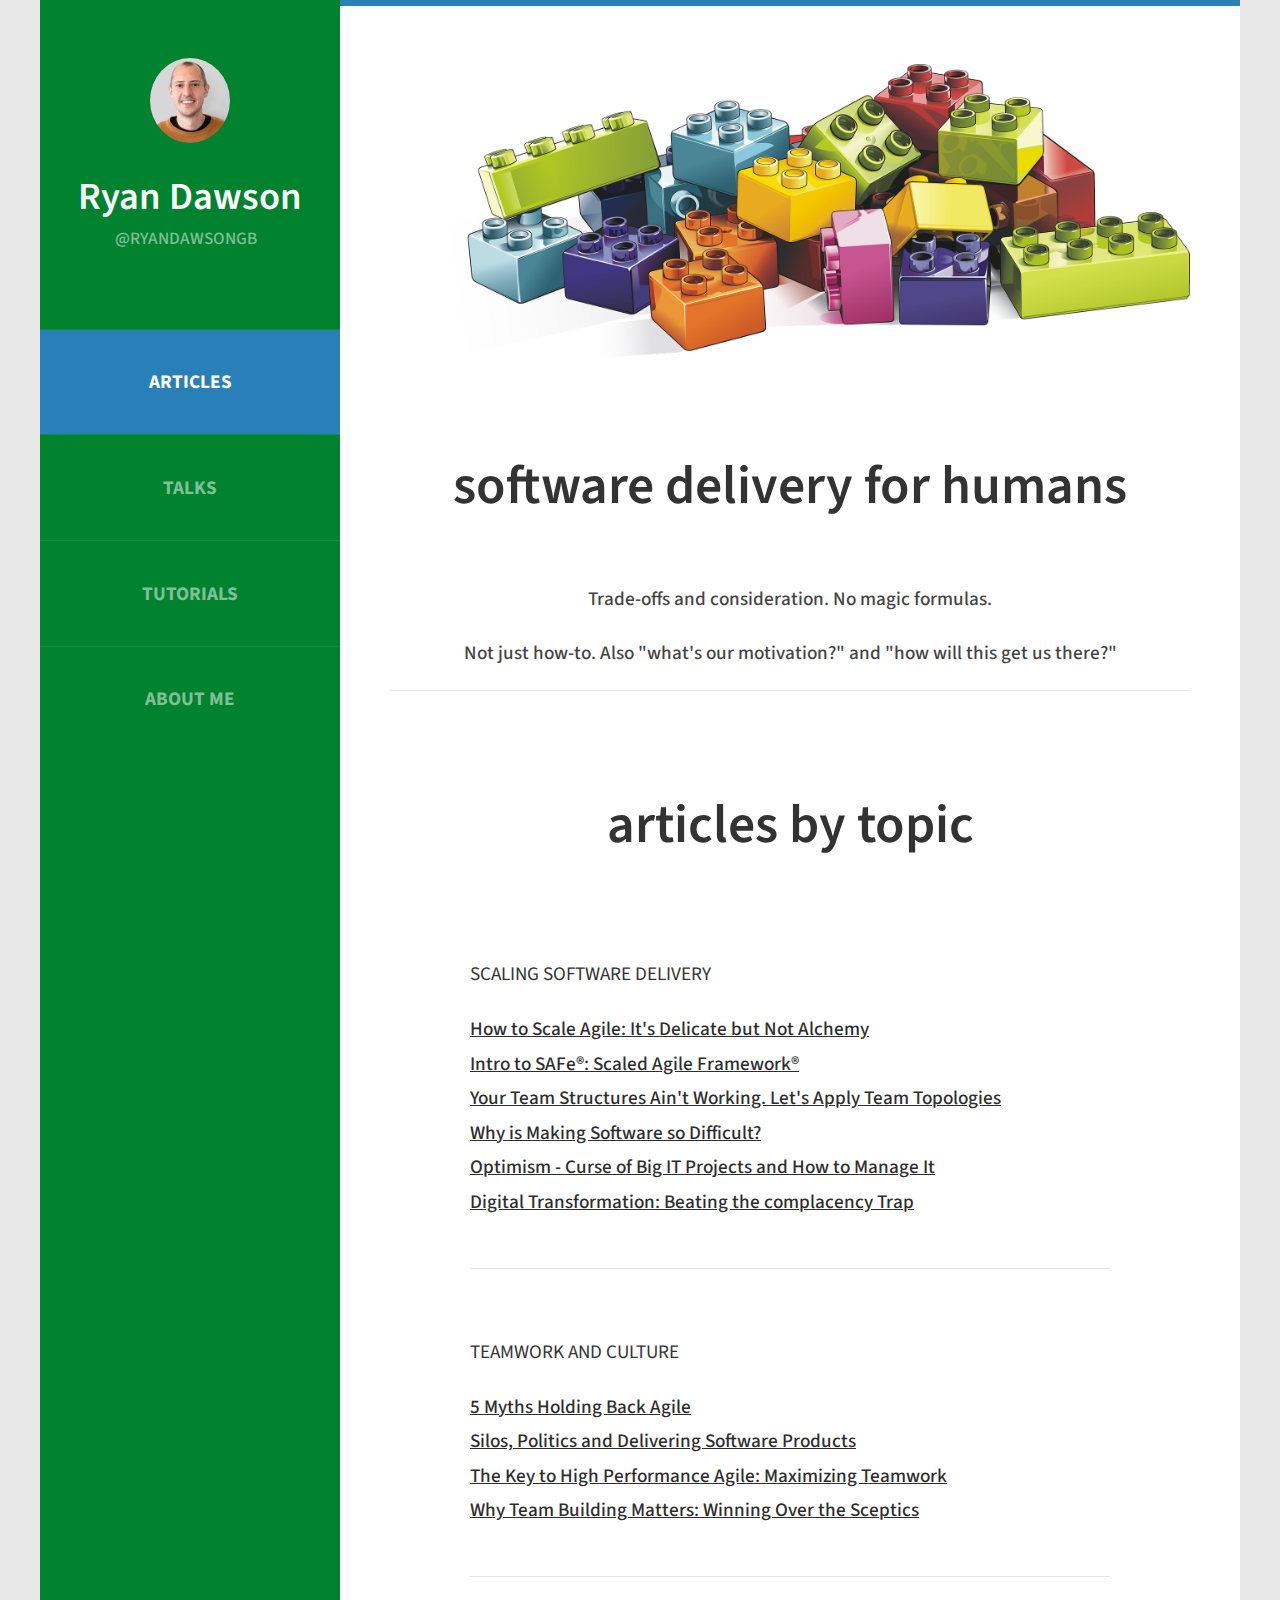
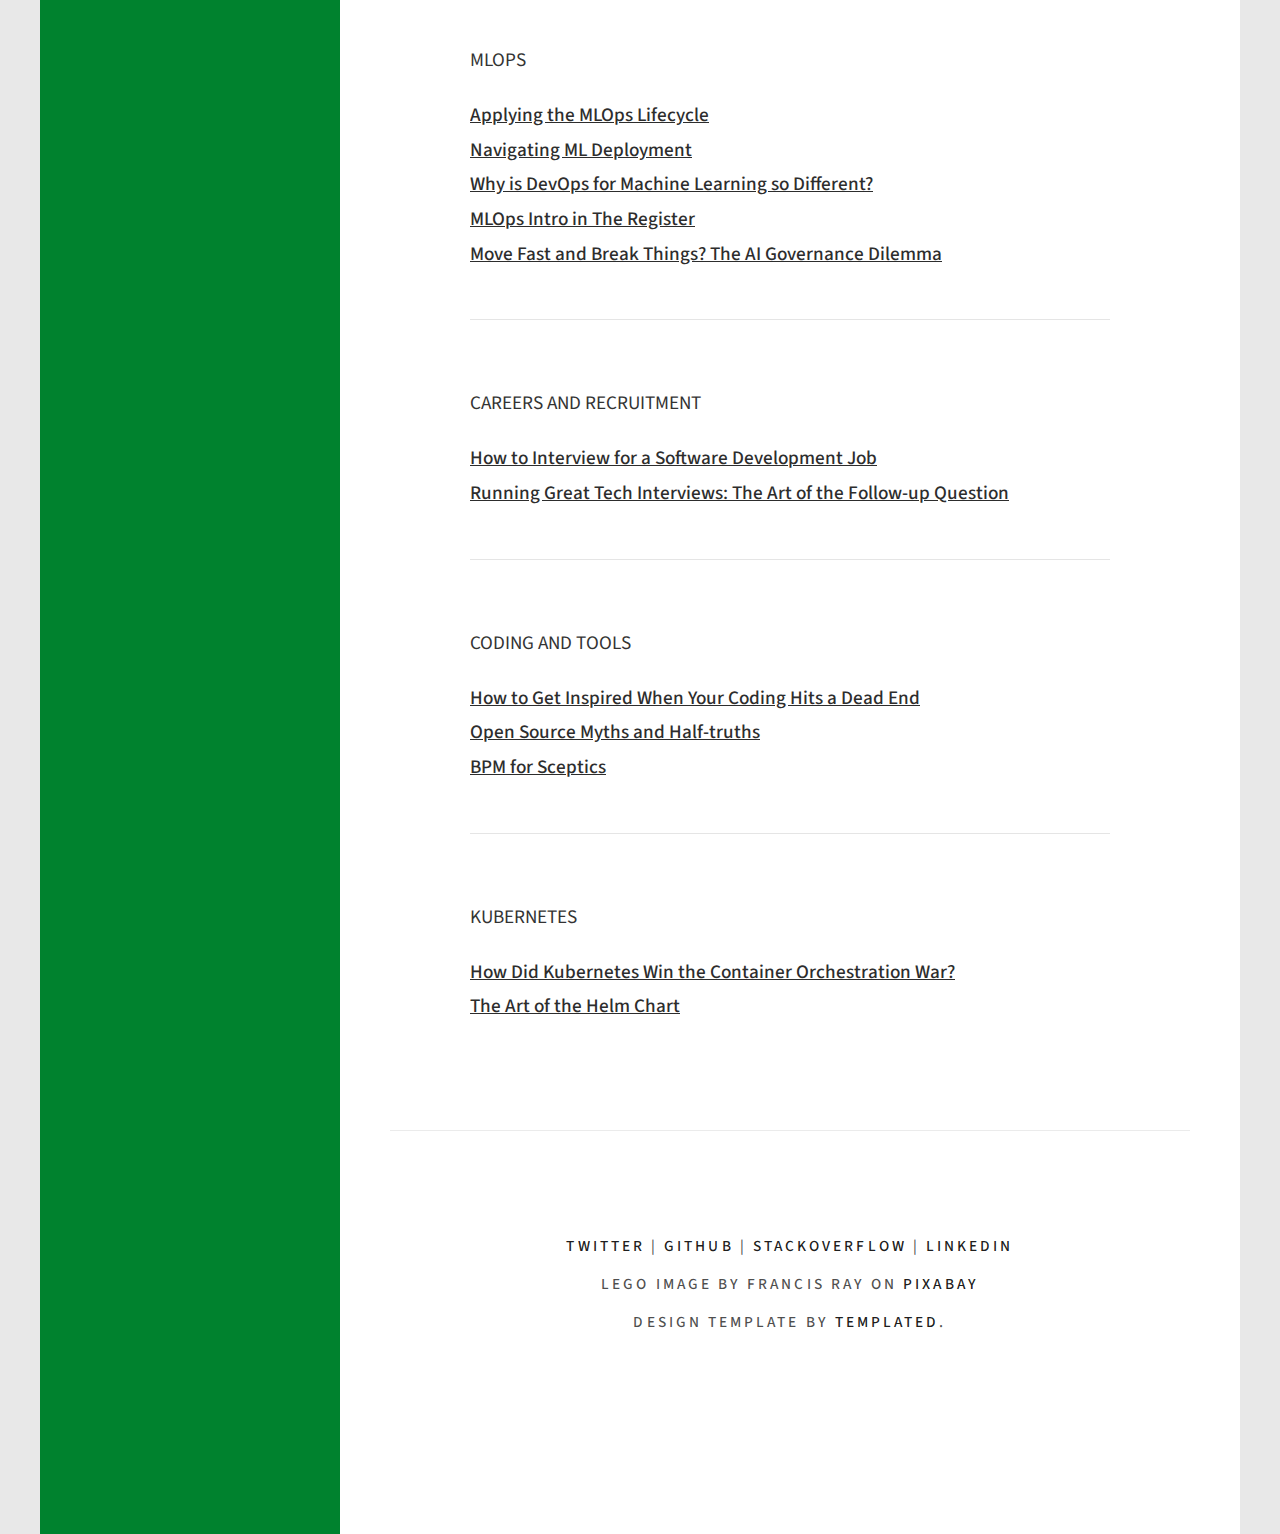
==== index.html @ 9eeb9bdb "team structures article" ====
<!DOCTYPE html PUBLIC "-//W3C//DTD XHTML 1.0 Strict//EN" "http://www.w3.org/TR/xhtml1/DTD/xhtml1-strict.dtd">
<!--
Design by TEMPLATED
http://templated.co
Released for free under the Creative Commons Attribution License

Name       : Skeleton 
Description: A two-column, fixed-width design with dark color scheme.
Version    : 1.0
Released   : 20130902

-->
<html xmlns="http://www.w3.org/1999/xhtml">
<head>
<meta http-equiv="Content-Type" content="text/html; charset=utf-8" />
<title></title>
<meta name="keywords" content="" />
<meta name="description" content="" />
<link href="http://fonts.googleapis.com/css?family=Source+Sans+Pro:200,300,400,600,700,900" rel="stylesheet" />
<link href="default.css" rel="stylesheet" type="text/css" media="all" />
<link href="fonts.css" rel="stylesheet" type="text/css" media="all" />

<!--[if IE 6]><link href="default_ie6.css" rel="stylesheet" type="text/css" /><![endif]-->

</head>
<body>
<div id="page" class="container">
	<div id="header">
		<div id="logo">
			<img src="images/ryan-headshot-small.jpg" alt="" />
			<h1><a href="#">Ryan Dawson</a></h1>
			<span><a href="https://twitter.com/ryandawsongb">@ryandawsongb</a></span>
		</div>
		<div id="menu">
			<ul>
				<li class="current_page_item"><a href="index.html" accesskey="1" title="">Articles</a></li>
				<li><a href="talks.html" accesskey="2" title="">Talks</a></li>
				<li><a href="tutorials.html" accesskey="3" title="">Tutorials</a></li>
				<li><a href="about.html" accesskey="4" title="">About Me</a></li>
			</ul>
		</div>
	</div>
	<div id="main">
		<div id="banner">
			<img src="images/lego.png" alt="" class="image-full" />
		</div>
		<div id="welcome">
			<div class="title">
				<h2>Software Delivery for Humans</h2>
			</div>
			<p>Trade-offs and consideration. No magic formulas. </p>
			<p>Not just how-to. Also "what's our motivation?" and "how will this get us there?" </p>
		</div>
		<div id="featured">
			<div class="title">
				<h2>Articles by Topic</h2>
			</div>
			<ul class="style1">
				<li class="first">
					<h3>Scaling Software Delivery</h3>
					<p><a href="https://itnext.io/how-to-scale-agile-its-delicate-but-not-alchemy-6ac24963ffbe">How to Scale Agile: It's Delicate but Not Alchemy</a>
					<p><a href="https://hackernoon.com/safe-a-scaled-agile-framework-in-a-nutshell-b4103170">Intro to SAFe®: Scaled Agile Framework®</a></p>
					<p><a href="https://medium.com/better-programming/your-team-structures-aint-working-let-s-apply-team-topologies-470e8d4f7fe5">Your Team Structures Ain't Working. Let's Apply Team Topologies</a>
					<p><a href="https://hackernoon.com/why-making-software-is-so-difficult-vm8i30gv">Why is Making Software so Difficult?</a></p>
					<p><a href="https://hackernoon.com/why-big-it-unification-projects-famously-fail-8xqd3wf8">Optimism - Curse of Big IT Projects and How to Manage It</a></p>
					<p><a href="https://hackernoon.com/digital-transformation-beating-the-complacency-trap-5go3xdc">Digital Transformation: Beating the complacency Trap</a></p>
				</li>
				<li>
					<h3>Teamwork and Culture</h3>
					<p><a href="https://medium.com/better-programming/5-myths-holding-back-agile-de922ec17045">5 Myths Holding Back Agile</a></p>
					<p><a href="https://www.infoq.com/articles/silos-politics-software-products/">Silos, Politics and Delivering Software Products</a></p>
					<p><a href="https://dzone.com/articles/agile-teamwork">The Key to High Performance Agile: Maximizing Teamwork</a></p>
					<p><a href="https://hackernoon.com/why-team-building-matters-winning-over-sceptics-8g243w13">Why Team Building Matters: Winning Over the Sceptics</a></p>
				</li>
				<li>
					<h3>MLOps</h3>
					<p><a href="https://towardsdatascience.com/applying-the-mlops-lifecycle-3b60033b7cbf">Applying the MLOps Lifecycle</a></p>
					<p><a href="https://towardsdatascience.com/navigating-ml-deployment-34e35a18d514">Navigating ML Deployment</a></p>
					<p><a href="https://hackernoon.com/why-is-devops-for-machine-learning-so-different-384z32f1">Why is DevOps for Machine Learning so Different?</a></p>
					<p><a href="https://www.theregister.com/2020/03/07/devops_machine_learning_mlops/">MLOps Intro in The Register</a></p>
					<p><a href="https://hackernoon.com/move-fast-and-break-things-the-ai-governance-dilemma-dsq32ix">Move Fast and Break Things? The AI Governance Dilemma</a></p>
				</li>
				<li>
					<h3>Careers and Recruitment</h3>
					<p><a href="https://www.freecodecamp.org/news/how-to-interview-for-software-development-jobs/">How to Interview for a Software Development Job</a></p>
					<p><a href="https://hackernoon.com/software-engineering-interview-questions-how-to-do-great-interviews-mm573z28">Running Great Tech Interviews: The Art of the Follow-up Question</a></p>
				</li>
				<li>
					<h3>Coding and Tools</h3>
					<p><a href="https://www.freecodecamp.org/news/how-to-get-inspired-when-your-coding-hits-a-dead-end/">How to Get Inspired When Your Coding Hits a Dead End</a></p>
					<p><a href="https://hackernoon.com/open-source-myths-and-half-truths-part-1-rur3e9x">Open Source Myths and Half-truths</a></p>
					<p><a href="https://dzone.com/articles/bpm-a-guide-for-sceptics-1">BPM for Sceptics</a></p>
				</li>
				<li>
					<h3>Kubernetes</h3>
					<p><a href="https://hackernoon.com/how-did-kubernetes-win-the-container-orchestration-war-lp1l3x01">How Did Kubernetes Win the Container Orchestration War?</a></p>
					<p><a href="https://hackernoon.com/the-art-of-the-helm-chart-patterns-from-the-official-kubernetes-charts-8a7cafa86d12">The Art of the Helm Chart</a></p>
				</li>
			</ul>
		</div>
		<div id="copyright">
            <span><a href="https://twitter.com/ryandawsongb">Twitter</a> | <a href="https://github.com/ryandawsonuk">GitHub</a> | <a href="https://stackoverflow.com/users/9705485/ryan-dawson">Stackoverflow</a> | <a href="https://www.linkedin.com/in/ryan-dawson-501ab9123/">LinkedIn</a></span>
			<span>Lego Image by Francis Ray on <a href="https://pixabay.com/illustrations/lego-building-game-toy-drawing-3388163/">Pixabay</a></span>
			<span>Design Template by <a href="http://templated.co" rel="nofollow">TEMPLATED</a>.</span>
		</div>
	</div>
</div>
</body>
</html>
---- default.css ----
html, body
	{
		height: 100%;
	}
	
	body
	{
		margin: 0px;
		padding: 0px;
		background: #e8e8e8;
		font-family: 'Source Sans Pro', sans-serif;
		font-size: 1.2em;
		font-weight: 500;
		color: #444444;
	}
	
	
	h1, h2
	{
		margin: 0;
		padding: 0;
		font-weight: 600;
		color: #333333;
	}
	
	h3
	{
		padding: 0;
		font-weight: 600;
		color: #333333;
    }
	
	p, ol, ul
	{
		margin-top: 0;
	}
	
	ol, ul
	{
		padding: 0;
		list-style: none;
	}
	
	p
	{
		line-height: 180%;
	}
	
	strong
	{
	}
	
	a
	{
		color: #2980b9;
	}
	
	a:hover
	{
		text-decoration: none;
	}
	
	.container
	{
		overflow: hidden;
		margin: 0em auto;
		width: 1200px;
	}
	
/*********************************************************************************/
/* Image Style                                                                   */
/*********************************************************************************/

	.image
	{
		display: inline-block;
	}
	
	.image img
	{
		display: block;
		width: 100%;
	}
	
	.image-full
	{
		display: block;
		width: 100%;
		margin: 0 0 2em 0;
	}
	
	.image-left
	{
		float: left;
		margin: 0 2em 2em 0;
	}
	
	.image-centered
	{
		display: block;
		margin: 0 0 2em 0;
	}
	
	.image-centered img
	{
		margin: 0 auto;
		width: auto;
	}

/*********************************************************************************/
/* List Styles                                                                   */
/*********************************************************************************/

	ul.style1
	{
		margin: 0 auto;
		padding: 0;
		width: 80%;
		overflow: hidden;
		list-style: none;
		text-align: left;
		color: #6c6c6c
	}
	
	ul.style1 li
	{
		padding: 1.6em 0em 0em 0em;
		margin: 0 0 2.5em 0;
		border-top: 1px solid rgba(0,0,0,.1); 
	}
	
	ul.style1 li:first-child
	{
		border-top: none;
	}
	
	ul.style1 p
	{
		margin: 0;
	}
	
	ul.style1 a
	{
		display: block;
		color: #2D2D2D;
	}
	
	ul.style1 a:hover
	{
		text-decoration: underline;
	}
	
	ul.style1 h3
	{
		padding: 1em 0em 5px 0em;
		text-transform: uppercase;
		font-size: 1em;
		font-weight: 400;
	}
	
	ul.style1 .first
	{
		padding-top: 0;
		background: none;
	}
	
	ul.style1 .date
	{
		float: left;
		position: relative;
		width: 80px;
		height: 70px;
		margin: 0.5em 1.5em 0em 0.5em;
		padding: 1.5em 0em 1.5em 0em;
		box-shadow: 0px 0px 0px 5px rgba(255,255,255,0.1);
		line-height: normal;
		text-align: center;
		text-transform: uppercase;
		text-shadow: 0px 1px 0px rgba(0,0,0,.2);
		font-size: 1em;
		font-weight: 400;
		border-right: 1px solid rgba(0,0,0,.1); 
	}
	
	ul.style1 .date:after
	{
		content: '';
		display: block;
		position: absolute;
		left: 0;
		top: 0;
		width: 100%;
		height: 100%;
		border-radius: 6px;
	}
	
	ul.style1 .date b
	{
		margin: 0;
		padding: 0;
		display: block;
		margin-top: -5px;
		font-size: 1.8em;
		font-weight: 700;
	}
	
	ul.style1 .date a
	{
	}
	
	ul.style1 .date a:hover
	{
		text-decoration: none;
	}


/*********************************************************************************/
/* Social Icon Styles                                                            */
/*********************************************************************************/

	ul.contact
	{
		margin: 0;
		padding: 2em 0em 0em 0em;
		list-style: none;
	}
	
	ul.contact li
	{
		display: inline-block;
		padding: 0em 0.30em;
		font-size: 1em;
	}
	
	ul.contact li span
	{
		display: none;
		margin: 0;
		padding: 0;
	}
	
	ul.contact li a
	{
		color: #FFF;
	}
	
	ul.contact li a:before
	{
		display: inline-block;
		background: #3f3f3f;
		width: 40px;
		height: 40px;
		line-height: 40px;
		border-radius: 20px;
		text-align: center;
		color: #FFFFFF;
	}
	
	ul.contact li a.icon-twitter:before { background: #2DAAE4; }
	ul.contact li a.icon-facebook:before { background: #39599F; }
	ul.contact li a.icon-dribbble:before { background: #C4376B;	}
	ul.contact li a.icon-tumblr:before { background: #31516A; }
	ul.contact li a.icon-rss:before { background: #F2600B; }

/*********************************************************************************/
/* Button Style                                                                  */
/*********************************************************************************/

	.button
	{
		display: inline-block;
		padding: 1em 3em 1em 2em;
		letter-spacing: 0.20em;
		text-decoration: none;
		text-transform: uppercase;
		font-weight: 400;
		font-size: 0.90em;
		color: #FFF;
	}
	
	.button:before
	{
		display: inline-block;
		background: #FFC31F;
		margin-right: 1em;
		width: 40px;
		height: 40px;
		line-height: 40px;
		border-radius: 20px;
		text-align: center;
		color: #272925;
	}
		
/*********************************************************************************/
/* 4-column                                                                      */
/*********************************************************************************/

	.box1,
	.box2,
	.box3,
	.box4
	{
		width: 235px;
	}
	
	.box1,
	.box2,
	.box3,
	{
		float: left;
		margin-right: 20px;
	}
	
	.box4
	{
		float: right;
	}
	
/*********************************************************************************/
/* 3-column                                                                      */
/*********************************************************************************/

	.boxA,
	.boxB,
	.boxC
	{
		width: 320px;
	}

	.boxA,
	.boxB,
	{
		float: left;
		margin-right: 20px;
	}
	
	.boxC
	{
		float: right;
	}

/*********************************************************************************/
/* 2-column                                                                      */
/*********************************************************************************/

	.tbox1,
	.tbox2
	{
		width: 575px;
	}
	
	.tbox1
	{
		float: left;
	}

	.tbox2
	{
		float: right;
	}

/*********************************************************************************/
/* Heading Titles                                                                */
/*********************************************************************************/

	.title
	{
		margin-bottom: 3em;
	}
	
	.title h2
	{
		text-transform: lowercase;
		font-size: 2.8em;
	}
	
	.title .byline
	{
		font-size: 1.3em;
		color: #6F6F6F;
	}
		
/*********************************************************************************/
/* Header                                                                        */
/*********************************************************************************/

	#header
	{
		position: relative;
		float: left;
		width: 300px;
		padding: 3em 0em;
	}

/*********************************************************************************/
/* Logo                                                                          */
/*********************************************************************************/

	#logo
	{
		text-align: center;
		margin-bottom: 4em;
	}
	
	#logo h1
	{
		display: block;
	}
	
	#logo a
	{
		text-decoration: none;
		color: #FFF;
	}
	
	#logo span
	{
		padding-right: 0.5em;
		text-transform: uppercase;
		font-size: 0.90em;
		color: rgba(255,255,255,0.3);
	}

	#logo span a
	{
		color: rgba(255,255,255,0.5);
	}
	
	#logo img
	{
		display: inline-block;
		margin-bottom: 1em;
		border-radius: 50%;
	}

/*********************************************************************************/
/* Menu                                                                          */
/*********************************************************************************/

	#menu
	{
	}
	
	#menu ul
	{
	}
	
	#menu li
	{
		border-top: 1px solid rgba(255,255,255,0.08);
	}
	
	#menu li a, #menu li span
	{
		display: block;
		padding: 2em 1.5em;
		text-align: center;
		text-decoration:  none;
		text-transform: uppercase;
		font-weight: 700;
		color: rgba(255,255,255,0.5);
	}
	
	#menu li:hover a, #menu li.active a, #menu li.active span
	{
	}
	
	#menu .current_page_item a
	{
		background: #2980b9;
		color: rgba(255,255,255,1);
	}
	
	#menu .icon
	{
	}

/*********************************************************************************/
/* Banner                                                                        */
/*********************************************************************************/

	#banner
	{
		margin-bottom: 4em;
	}

/*********************************************************************************/
/* Page                                                                          */
/*********************************************************************************/

	#page
	{
		background: #00822e;
	}

/*********************************************************************************/
/* Main                                                                          */
/*********************************************************************************/

	#main
	{
		overflow: hidden;
		float: right;
		width: 800px;
		padding: 3em 50px 5em 50px;
		background: #FFF;
		border-top: 6px solid #2980b9;
		text-align: center;
	}

/*********************************************************************************/
/* Featured                                                                      */
/*********************************************************************************/

	#featured
	{
		overflow: hidden;
		margin-bottom: 3em;
		padding-top: 5em;
		border-top: 1px solid rgba(0,0,0,0.08);
	}

/*********************************************************************************/
/* Sidebar                                                                       */
/*********************************************************************************/

	#sidebar
	{
	}

/*********************************************************************************/
/* Footer                                                                        */
/*********************************************************************************/

	#footer
	{
	}

/*********************************************************************************/
/* Copyright                                                                     */
/*********************************************************************************/

	#copyright
	{
		overflow: hidden;
		padding: 5em 0em;
		border-top: 1px solid rgba(0,0,0,0.08);
	}
	
	#copyright span
	{
		display: block;
		letter-spacing: 0.20em;
		line-height: 2.5em;
		text-align: center;
		text-transform: uppercase;
		font-size: 0.80em;
		color: rgba(0,0,0,0.7);
	}
	
	#copyright a
	{
		text-decoration: none;
		color: rgba(0,0,0,0.9);
	}

	.fa
	{
		display: block;
		color: #000;
		background: red;
	}
---- fonts.css ----
@charset 'UTF-8';

@font-face{font-family:'FontAwesome';src:url('font/fontawesome-webfont.eot?v=4.0.1');src:url('font/fontawesome-webfont.eot?#iefix&v=4.0.1') format('embedded-opentype'),url('font/fontawesome-webfont.woff?v=4.0.1') format('woff'),url('font/fontawesome-webfont.ttf?v=4.0.1') format('truetype'),url('font/fontawesome-webfont.svg?v=4.0.1#fontawesomeregular') format('svg');font-weight:normal;font-style:normal}

/*********************************************************************************/
/* Icons                                                                         */
/* Powered by Font Awesome by Dave Gandy | http://fontawesome.io                 */
/* Licensed under the SIL OFL 1.1 (font), MIT (CSS)                              */
/*********************************************************************************/

	.fa
	{
		text-decoration: none;
	}

		.fa:before
		{
			display:inline-block;
			font-family: FontAwesome;
			font-size: 1.25em;
			text-decoration: none;
			font-style: normal;
			font-weight: normal;
			line-height: 1;
			-webkit-font-smoothing:antialiased;
			-moz-osx-font-smoothing:grayscale;
		}

		.fa-lg{font-size:1.3333333333333333em;line-height:.75em;vertical-align:-15%}
		.fa-2x{font-size:2em}
		.fa-3x{font-size:3em}
		.fa-4x{font-size:4em}
		.fa-5x{font-size:5em}
		.fa-fw{width:1.2857142857142858em;text-align:center}
		.fa-ul{padding-left:0;margin-left:2.142857142857143em;list-style-type:none}.fa-ul>li{position:relative}
		.fa-li{position:absolute;left:-2.142857142857143em;width:2.142857142857143em;top:.14285714285714285em;text-align:center}.fa-li.fa-lg{left:-1.8571428571428572em}
		.fa-border{padding:.2em .25em .15em;border:solid .08em #eee;border-radius:.1em}
		.pull-right{float:right}
		.pull-left{float:left}
		.fa.pull-left{margin-right:.3em}
		.fa.pull-right{margin-left:.3em}
		.fa-spin{-webkit-animation:spin 2s infinite linear;-moz-animation:spin 2s infinite linear;-o-animation:spin 2s infinite linear;animation:spin 2s infinite linear}
		@-moz-keyframes spin{0%{-moz-transform:rotate(0deg)} 100%{-moz-transform:rotate(359deg)}}@-webkit-keyframes spin{0%{-webkit-transform:rotate(0deg)} 100%{-webkit-transform:rotate(359deg)}}@-o-keyframes spin{0%{-o-transform:rotate(0deg)} 100%{-o-transform:rotate(359deg)}}@-ms-keyframes spin{0%{-ms-transform:rotate(0deg)} 100%{-ms-transform:rotate(359deg)}}@keyframes spin{0%{transform:rotate(0deg)} 100%{transform:rotate(359deg)}}.fa-rotate-90{filter:progid:DXImageTransform.Microsoft.BasicImage(rotation=1);-webkit-transform:rotate(90deg);-moz-transform:rotate(90deg);-ms-transform:rotate(90deg);-o-transform:rotate(90deg);transform:rotate(90deg)}
		.fa-rotate-180{filter:progid:DXImageTransform.Microsoft.BasicImage(rotation=2);-webkit-transform:rotate(180deg);-moz-transform:rotate(180deg);-ms-transform:rotate(180deg);-o-transform:rotate(180deg);transform:rotate(180deg)}
		.fa-rotate-270{filter:progid:DXImageTransform.Microsoft.BasicImage(rotation=3);-webkit-transform:rotate(270deg);-moz-transform:rotate(270deg);-ms-transform:rotate(270deg);-o-transform:rotate(270deg);transform:rotate(270deg)}
		.fa-flip-horizontal{filter:progid:DXImageTransform.Microsoft.BasicImage(rotation=0, mirror=1);-webkit-transform:scale(-1, 1);-moz-transform:scale(-1, 1);-ms-transform:scale(-1, 1);-o-transform:scale(-1, 1);transform:scale(-1, 1)}
		.fa-flip-vertical{filter:progid:DXImageTransform.Microsoft.BasicImage(rotation=2, mirror=1);-webkit-transform:scale(1, -1);-moz-transform:scale(1, -1);-ms-transform:scale(1, -1);-o-transform:scale(1, -1);transform:scale(1, -1)}
		.fa-stack{position:relative;display:inline-block;width:2em;height:2em;line-height:2em;vertical-align:middle}
		.fa-stack-1x,.fa-stack-2x{position:absolute;left:0;width:100%;text-align:center}
		.fa-stack-1x{line-height:inherit}
		.fa-stack-2x{font-size:2em}
		.fa-inverse{color:#fff}
		.fa-glass:before{content:"\f000"}
		.fa-music:before{content:"\f001"}
		.fa-search:before{content:"\f002"}
		.fa-envelope-o:before{content:"\f003"}
		.fa-heart:before{content:"\f004"}
		.fa-star:before{content:"\f005"}
		.fa-star-o:before{content:"\f006"}
		.fa-user:before{content:"\f007"}
		.fa-film:before{content:"\f008"}
		.fa-th-large:before{content:"\f009"}
		.fa-th:before{content:"\f00a"}
		.fa-th-list:before{content:"\f00b"}
		.fa-check:before{content:"\f00c"}
		.fa-times:before{content:"\f00d"}
		.fa-search-plus:before{content:"\f00e"}
		.fa-search-minus:before{content:"\f010"}
		.fa-power-off:before{content:"\f011"}
		.fa-signal:before{content:"\f012"}
		.fa-gear:before,.fa-cog:before{content:"\f013"}
		.fa-trash-o:before{content:"\f014"}
		.fa-home:before{content:"\f015"}
		.fa-file-o:before{content:"\f016"}
		.fa-clock-o:before{content:"\f017"}
		.fa-road:before{content:"\f018"}
		.fa-download:before{content:"\f019"}
		.fa-arrow-circle-o-down:before{content:"\f01a"}
		.fa-arrow-circle-o-up:before{content:"\f01b"}
		.fa-inbox:before{content:"\f01c"}
		.fa-play-circle-o:before{content:"\f01d"}
		.fa-rotate-right:before,.fa-repeat:before{content:"\f01e"}
		.fa-refresh:before{content:"\f021"}
		.fa-list-alt:before{content:"\f022"}
		.fa-lock:before{content:"\f023"}
		.fa-flag:before{content:"\f024"}
		.fa-headphones:before{content:"\f025"}
		.fa-volume-off:before{content:"\f026"}
		.fa-volume-down:before{content:"\f027"}
		.fa-volume-up:before{content:"\f028"}
		.fa-qrcode:before{content:"\f029"}
		.fa-barcode:before{content:"\f02a"}
		.fa-tag:before{content:"\f02b"}
		.fa-tags:before{content:"\f02c"}
		.fa-book:before{content:"\f02d"}
		.fa-bookmark:before{content:"\f02e"}
		.fa-print:before{content:"\f02f"}
		.fa-camera:before{content:"\f030"}
		.fa-font:before{content:"\f031"}
		.fa-bold:before{content:"\f032"}
		.fa-italic:before{content:"\f033"}
		.fa-text-height:before{content:"\f034"}
		.fa-text-width:before{content:"\f035"}
		.fa-align-left:before{content:"\f036"}
		.fa-align-center:before{content:"\f037"}
		.fa-align-right:before{content:"\f038"}
		.fa-align-justify:before{content:"\f039"}
		.fa-list:before{content:"\f03a"}
		.fa-dedent:before,.fa-outdent:before{content:"\f03b"}
		.fa-indent:before{content:"\f03c"}
		.fa-video-camera:before{content:"\f03d"}
		.fa-picture-o:before{content:"\f03e"}
		.fa-pencil:before{content:"\f040"}
		.fa-map-marker:before{content:"\f041"}
		.fa-adjust:before{content:"\f042"}
		.fa-tint:before{content:"\f043"}
		.fa-edit:before,.fa-pencil-square-o:before{content:"\f044"}
		.fa-share-square-o:before{content:"\f045"}
		.fa-check-square-o:before{content:"\f046"}
		.fa-move:before{content:"\f047"}
		.fa-step-backward:before{content:"\f048"}
		.fa-fast-backward:before{content:"\f049"}
		.fa-backward:before{content:"\f04a"}
		.fa-play:before{content:"\f04b"}
		.fa-pause:before{content:"\f04c"}
		.fa-stop:before{content:"\f04d"}
		.fa-forward:before{content:"\f04e"}
		.fa-fast-forward:before{content:"\f050"}
		.fa-step-forward:before{content:"\f051"}
		.fa-eject:before{content:"\f052"}
		.fa-chevron-left:before{content:"\f053"}
		.fa-chevron-right:before{content:"\f054"}
		.fa-plus-circle:before{content:"\f055"}
		.fa-minus-circle:before{content:"\f056"}
		.fa-times-circle:before{content:"\f057"}
		.fa-check-circle:before{content:"\f058"}
		.fa-question-circle:before{content:"\f059"}
		.fa-info-circle:before{content:"\f05a"}
		.fa-crosshairs:before{content:"\f05b"}
		.fa-times-circle-o:before{content:"\f05c"}
		.fa-check-circle-o:before{content:"\f05d"}
		.fa-ban:before{content:"\f05e"}
		.fa-arrow-left:before{content:"\f060"}
		.fa-arrow-right:before{content:"\f061"}
		.fa-arrow-up:before{content:"\f062"}
		.fa-arrow-down:before{content:"\f063"}
		.fa-mail-forward:before,.fa-share:before{content:"\f064"}
		.fa-resize-full:before{content:"\f065"}
		.fa-resize-small:before{content:"\f066"}
		.fa-plus:before{content:"\f067"}
		.fa-minus:before{content:"\f068"}
		.fa-asterisk:before{content:"\f069"}
		.fa-exclamation-circle:before{content:"\f06a"}
		.fa-gift:before{content:"\f06b"}
		.fa-leaf:before{content:"\f06c"}
		.fa-fire:before{content:"\f06d"}
		.fa-eye:before{content:"\f06e"}
		.fa-eye-slash:before{content:"\f070"}
		.fa-warning:before,.fa-exclamation-triangle:before{content:"\f071"}
		.fa-plane:before{content:"\f072"}
		.fa-calendar:before{content:"\f073"}
		.fa-random:before{content:"\f074"}
		.fa-comment:before{content:"\f075"}
		.fa-magnet:before{content:"\f076"}
		.fa-chevron-up:before{content:"\f077"}
		.fa-chevron-down:before{content:"\f078"}
		.fa-retweet:before{content:"\f079"}
		.fa-shopping-cart:before{content:"\f07a"}
		.fa-folder:before{content:"\f07b"}
		.fa-folder-open:before{content:"\f07c"}
		.fa-resize-vertical:before{content:"\f07d"}
		.fa-resize-horizontal:before{content:"\f07e"}
		.fa-bar-chart-o:before{content:"\f080"}
		.fa-twitter-square:before{content:"\f081"}
		.fa-facebook-square:before{content:"\f082"}
		.fa-camera-retro:before{content:"\f083"}
		.fa-key:before{content:"\f084"}
		.fa-gears:before,.fa-cogs:before{content:"\f085"}
		.fa-comments:before{content:"\f086"}
		.fa-thumbs-o-up:before{content:"\f087"}
		.fa-thumbs-o-down:before{content:"\f088"}
		.fa-star-half:before{content:"\f089"}
		.fa-heart-o:before{content:"\f08a"}
		.fa-sign-out:before{content:"\f08b"}
		.fa-linkedin-square:before{content:"\f08c"}
		.fa-thumb-tack:before{content:"\f08d"}
		.fa-external-link:before{content:"\f08e"}
		.fa-sign-in:before{content:"\f090"}
		.fa-trophy:before{content:"\f091"}
		.fa-github-square:before{content:"\f092"}
		.fa-upload:before{content:"\f093"}
		.fa-lemon-o:before{content:"\f094"}
		.fa-phone:before{content:"\f095"}
		.fa-square-o:before{content:"\f096"}
		.fa-bookmark-o:before{content:"\f097"}
		.fa-phone-square:before{content:"\f098"}
		.fa-twitter:before{content:"\f099"}
		.fa-facebook:before{content:"\f09a"}
		.fa-github:before{content:"\f09b"}
		.fa-unlock:before{content:"\f09c"}
		.fa-credit-card:before{content:"\f09d"}
		.fa-rss:before{content:"\f09e"}
		.fa-hdd-o:before{content:"\f0a0"}
		.fa-bullhorn:before{content:"\f0a1"}
		.fa-bell:before{content:"\f0f3"}
		.fa-certificate:before{content:"\f0a3"}
		.fa-hand-o-right:before{content:"\f0a4"}
		.fa-hand-o-left:before{content:"\f0a5"}
		.fa-hand-o-up:before{content:"\f0a6"}
		.fa-hand-o-down:before{content:"\f0a7"}
		.fa-arrow-circle-left:before{content:"\f0a8"}
		.fa-arrow-circle-right:before{content:"\f0a9"}
		.fa-arrow-circle-up:before{content:"\f0aa"}
		.fa-arrow-circle-down:before{content:"\f0ab"}
		.fa-globe:before{content:"\f0ac"}
		.fa-wrench:before{content:"\f0ad"}
		.fa-tasks:before{content:"\f0ae"}
		.fa-filter:before{content:"\f0b0"}
		.fa-briefcase:before{content:"\f0b1"}
		.fa-fullscreen:before{content:"\f0b2"}
		.fa-group:before{content:"\f0c0"}
		.fa-chain:before,.fa-link:before{content:"\f0c1"}
		.fa-cloud:before{content:"\f0c2"}
		.fa-flask:before{content:"\f0c3"}
		.fa-cut:before,.fa-scissors:before{content:"\f0c4"}
		.fa-copy:before,.fa-files-o:before{content:"\f0c5"}
		.fa-paperclip:before{content:"\f0c6"}
		.fa-save:before,.fa-floppy-o:before{content:"\f0c7"}
		.fa-square:before{content:"\f0c8"}
		.fa-reorder:before{content:"\f0c9"}
		.fa-list-ul:before{content:"\f0ca"}
		.fa-list-ol:before{content:"\f0cb"}
		.fa-strikethrough:before{content:"\f0cc"}
		.fa-underline:before{content:"\f0cd"}
		.fa-table:before{content:"\f0ce"}
		.fa-magic:before{content:"\f0d0"}
		.fa-truck:before{content:"\f0d1"}
		.fa-pinterest:before{content:"\f0d2"}
		.fa-pinterest-square:before{content:"\f0d3"}
		.fa-google-plus-square:before{content:"\f0d4"}
		.fa-google-plus:before{content:"\f0d5"}
		.fa-money:before{content:"\f0d6"}
		.fa-caret-down:before{content:"\f0d7"}
		.fa-caret-up:before{content:"\f0d8"}
		.fa-caret-left:before{content:"\f0d9"}
		.fa-caret-right:before{content:"\f0da"}
		.fa-columns:before{content:"\f0db"}
		.fa-unsorted:before,.fa-sort:before{content:"\f0dc"}
		.fa-sort-down:before,.fa-sort-asc:before{content:"\f0dd"}
		.fa-sort-up:before,.fa-sort-desc:before{content:"\f0de"}
		.fa-envelope:before{content:"\f0e0"}
		.fa-linkedin:before{content:"\f0e1"}
		.fa-rotate-left:before,.fa-undo:before{content:"\f0e2"}
		.fa-legal:before,.fa-gavel:before{content:"\f0e3"}
		.fa-dashboard:before,.fa-tachometer:before{content:"\f0e4"}
		.fa-comment-o:before{content:"\f0e5"}
		.fa-comments-o:before{content:"\f0e6"}
		.fa-flash:before,.fa-bolt:before{content:"\f0e7"}
		.fa-sitemap:before{content:"\f0e8"}
		.fa-umbrella:before{content:"\f0e9"}
		.fa-paste:before,.fa-clipboard:before{content:"\f0ea"}
		.fa-lightbulb-o:before{content:"\f0eb"}
		.fa-exchange:before{content:"\f0ec"}
		.fa-cloud-download:before{content:"\f0ed"}
		.fa-cloud-upload:before{content:"\f0ee"}
		.fa-user-md:before{content:"\f0f0"}
		.fa-stethoscope:before{content:"\f0f1"}
		.fa-suitcase:before{content:"\f0f2"}
		.fa-bell-o:before{content:"\f0a2"}
		.fa-coffee:before{content:"\f0f4"}
		.fa-cutlery:before{content:"\f0f5"}
		.fa-file-text-o:before{content:"\f0f6"}
		.fa-building:before{content:"\f0f7"}
		.fa-hospital:before{content:"\f0f8"}
		.fa-ambulance:before{content:"\f0f9"}
		.fa-medkit:before{content:"\f0fa"}
		.fa-fighter-jet:before{content:"\f0fb"}
		.fa-beer:before{content:"\f0fc"}
		.fa-h-square:before{content:"\f0fd"}
		.fa-plus-square:before{content:"\f0fe"}
		.fa-angle-double-left:before{content:"\f100"}
		.fa-angle-double-right:before{content:"\f101"}
		.fa-angle-double-up:before{content:"\f102"}
		.fa-angle-double-down:before{content:"\f103"}
		.fa-angle-left:before{content:"\f104"}
		.fa-angle-right:before{content:"\f105"}
		.fa-angle-up:before{content:"\f106"}
		.fa-angle-down:before{content:"\f107"}
		.fa-desktop:before{content:"\f108"}
		.fa-laptop:before{content:"\f109"}
		.fa-tablet:before{content:"\f10a"}
		.fa-mobile-phone:before,.fa-mobile:before{content:"\f10b"}
		.fa-circle-o:before{content:"\f10c"}
		.fa-quote-left:before{content:"\f10d"}
		.fa-quote-right:before{content:"\f10e"}
		.fa-spinner:before{content:"\f110"}
		.fa-circle:before{content:"\f111"}
		.fa-mail-reply:before,.fa-reply:before{content:"\f112"}
		.fa-github-alt:before{content:"\f113"}
		.fa-folder-o:before{content:"\f114"}
		.fa-folder-open-o:before{content:"\f115"}
		.fa-expand-o:before{content:"\f116"}
		.fa-collapse-o:before{content:"\f117"}
		.fa-smile-o:before{content:"\f118"}
		.fa-frown-o:before{content:"\f119"}
		.fa-meh-o:before{content:"\f11a"}
		.fa-gamepad:before{content:"\f11b"}
		.fa-keyboard-o:before{content:"\f11c"}
		.fa-flag-o:before{content:"\f11d"}
		.fa-flag-checkered:before{content:"\f11e"}
		.fa-terminal:before{content:"\f120"}
		.fa-code:before{content:"\f121"}
		.fa-reply-all:before{content:"\f122"}
		.fa-mail-reply-all:before{content:"\f122"}
		.fa-star-half-empty:before,.fa-star-half-full:before,.fa-star-half-o:before{content:"\f123"}
		.fa-location-arrow:before{content:"\f124"}
		.fa-crop:before{content:"\f125"}
		.fa-code-fork:before{content:"\f126"}
		.fa-unlink:before,.fa-chain-broken:before{content:"\f127"}
		.fa-question:before{content:"\f128"}
		.fa-info:before{content:"\f129"}
		.fa-exclamation:before{content:"\f12a"}
		.fa-superscript:before{content:"\f12b"}
		.fa-subscript:before{content:"\f12c"}
		.fa-eraser:before{content:"\f12d"}
		.fa-puzzle-piece:before{content:"\f12e"}
		.fa-microphone:before{content:"\f130"}
		.fa-microphone-slash:before{content:"\f131"}
		.fa-shield:before{content:"\f132"}
		.fa-calendar-o:before{content:"\f133"}
		.fa-fire-extinguisher:before{content:"\f134"}
		.fa-rocket:before{content:"\f135"}
		.fa-maxcdn:before{content:"\f136"}
		.fa-chevron-circle-left:before{content:"\f137"}
		.fa-chevron-circle-right:before{content:"\f138"}
		.fa-chevron-circle-up:before{content:"\f139"}
		.fa-chevron-circle-down:before{content:"\f13a"}
		.fa-html5:before{content:"\f13b"}
		.fa-css3:before{content:"\f13c"}
		.fa-anchor:before{content:"\f13d"}
		.fa-unlock-o:before{content:"\f13e"}
		.fa-bullseye:before{content:"\f140"}
		.fa-ellipsis-horizontal:before{content:"\f141"}
		.fa-ellipsis-vertical:before{content:"\f142"}
		.fa-rss-square:before{content:"\f143"}
		.fa-play-circle:before{content:"\f144"}
		.fa-ticket:before{content:"\f145"}
		.fa-minus-square:before{content:"\f146"}
		.fa-minus-square-o:before{content:"\f147"}
		.fa-level-up:before{content:"\f148"}
		.fa-level-down:before{content:"\f149"}
		.fa-check-square:before{content:"\f14a"}
		.fa-pencil-square:before{content:"\f14b"}
		.fa-external-link-square:before{content:"\f14c"}
		.fa-share-square:before{content:"\f14d"}
		.fa-compass:before{content:"\f14e"}
		.fa-toggle-down:before,.fa-caret-square-o-down:before{content:"\f150"}
		.fa-toggle-up:before,.fa-caret-square-o-up:before{content:"\f151"}
		.fa-toggle-right:before,.fa-caret-square-o-right:before{content:"\f152"}
		.fa-euro:before,.fa-eur:before{content:"\f153"}
		.fa-gbp:before{content:"\f154"}
		.fa-dollar:before,.fa-usd:before{content:"\f155"}
		.fa-rupee:before,.fa-inr:before{content:"\f156"}
		.fa-cny:before,.fa-rmb:before,.fa-yen:before,.fa-jpy:before{content:"\f157"}
		.fa-ruble:before,.fa-rouble:before,.fa-rub:before{content:"\f158"}
		.fa-won:before,.fa-krw:before{content:"\f159"}
		.fa-bitcoin:before,.fa-btc:before{content:"\f15a"}
		.fa-file:before{content:"\f15b"}
		.fa-file-text:before{content:"\f15c"}
		.fa-sort-alpha-asc:before{content:"\f15d"}
		.fa-sort-alpha-desc:before{content:"\f15e"}
		.fa-sort-amount-asc:before{content:"\f160"}
		.fa-sort-amount-desc:before{content:"\f161"}
		.fa-sort-numeric-asc:before{content:"\f162"}
		.fa-sort-numeric-desc:before{content:"\f163"}
		.fa-thumbs-up:before{content:"\f164"}
		.fa-thumbs-down:before{content:"\f165"}
		.fa-youtube-square:before{content:"\f166"}
		.fa-youtube:before{content:"\f167"}
		.fa-xing:before{content:"\f168"}
		.fa-xing-square:before{content:"\f169"}
		.fa-youtube-play:before{content:"\f16a"}
		.fa-dropbox:before{content:"\f16b"}
		.fa-stack-overflow:before{content:"\f16c"}
		.fa-instagram:before{content:"\f16d"}
		.fa-flickr:before{content:"\f16e"}
		.fa-adn:before{content:"\f170"}
		.fa-bitbucket:before{content:"\f171"}
		.fa-bitbucket-square:before{content:"\f172"}
		.fa-tumblr:before{content:"\f173"}
		.fa-tumblr-square:before{content:"\f174"}
		.fa-long-arrow-down:before{content:"\f175"}
		.fa-long-arrow-up:before{content:"\f176"}
		.fa-long-arrow-left:before{content:"\f177"}
		.fa-long-arrow-right:before{content:"\f178"}
		.fa-apple:before{content:"\f179"}
		.fa-windows:before{content:"\f17a"}
		.fa-android:before{content:"\f17b"}
		.fa-linux:before{content:"\f17c"}
		.fa-dribbble:before{content:"\f17d"}
		.fa-skype:before{content:"\f17e"}
		.fa-foursquare:before{content:"\f180"}
		.fa-trello:before{content:"\f181"}
		.fa-female:before{content:"\f182"}
		.fa-male:before{content:"\f183"}
		.fa-gittip:before{content:"\f184"}
		.fa-sun-o:before{content:"\f185"}
		.fa-moon-o:before{content:"\f186"}
		.fa-archive:before{content:"\f187"}
		.fa-bug:before{content:"\f188"}
		.fa-vk:before{content:"\f189"}
		.fa-weibo:before{content:"\f18a"}
		.fa-renren:before{content:"\f18b"}
		.fa-pagelines:before{content:"\f18c"}
		.fa-stack-exchange:before{content:"\f18d"}
		.fa-arrow-circle-o-right:before{content:"\f18e"}
		.fa-arrow-circle-o-left:before{content:"\f190"}
		.fa-toggle-left:before,.fa-caret-square-o-left:before{content:"\f191"}
		.fa-dot-circle-o:before{content:"\f192"}
		.fa-wheelchair:before{content:"\f193"}
		.fa-vimeo-square:before{content:"\f194"}
		.fa-turkish-lira:before,.fa-try:before{content:"\f195"}
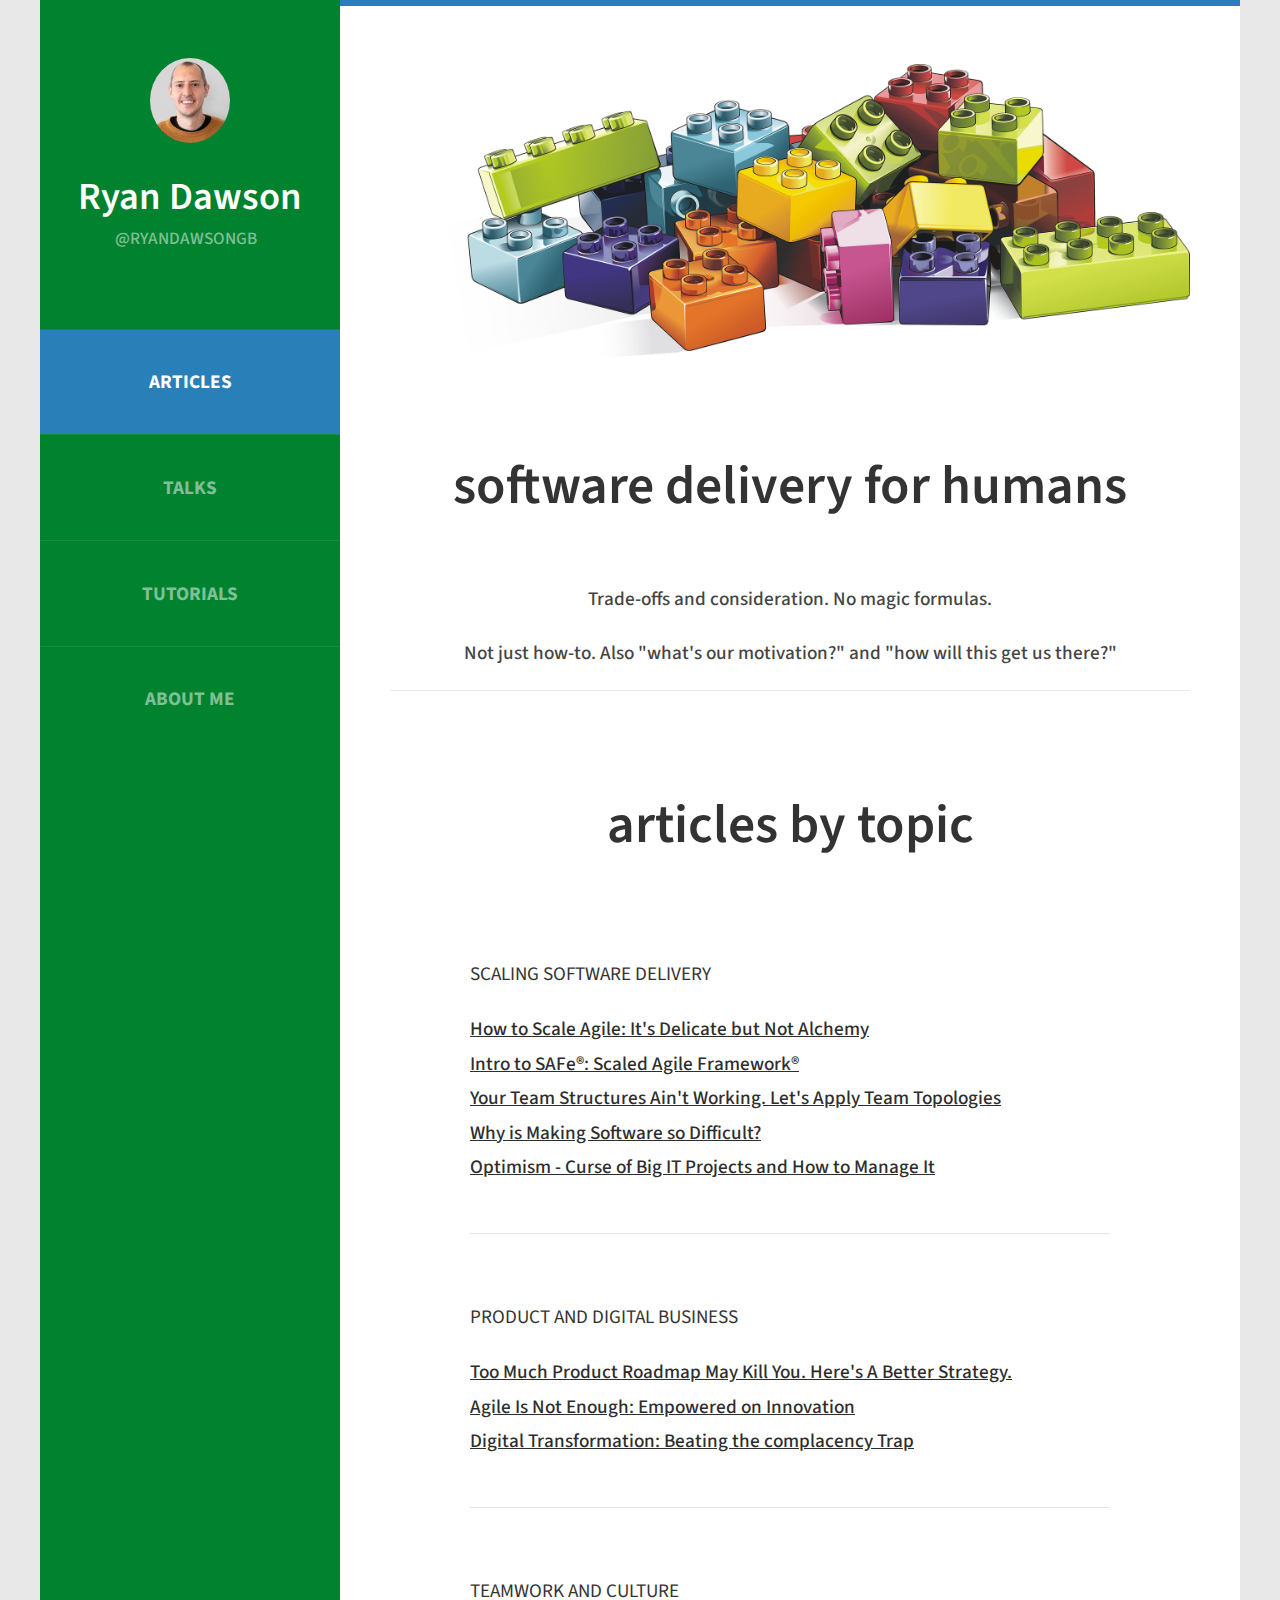
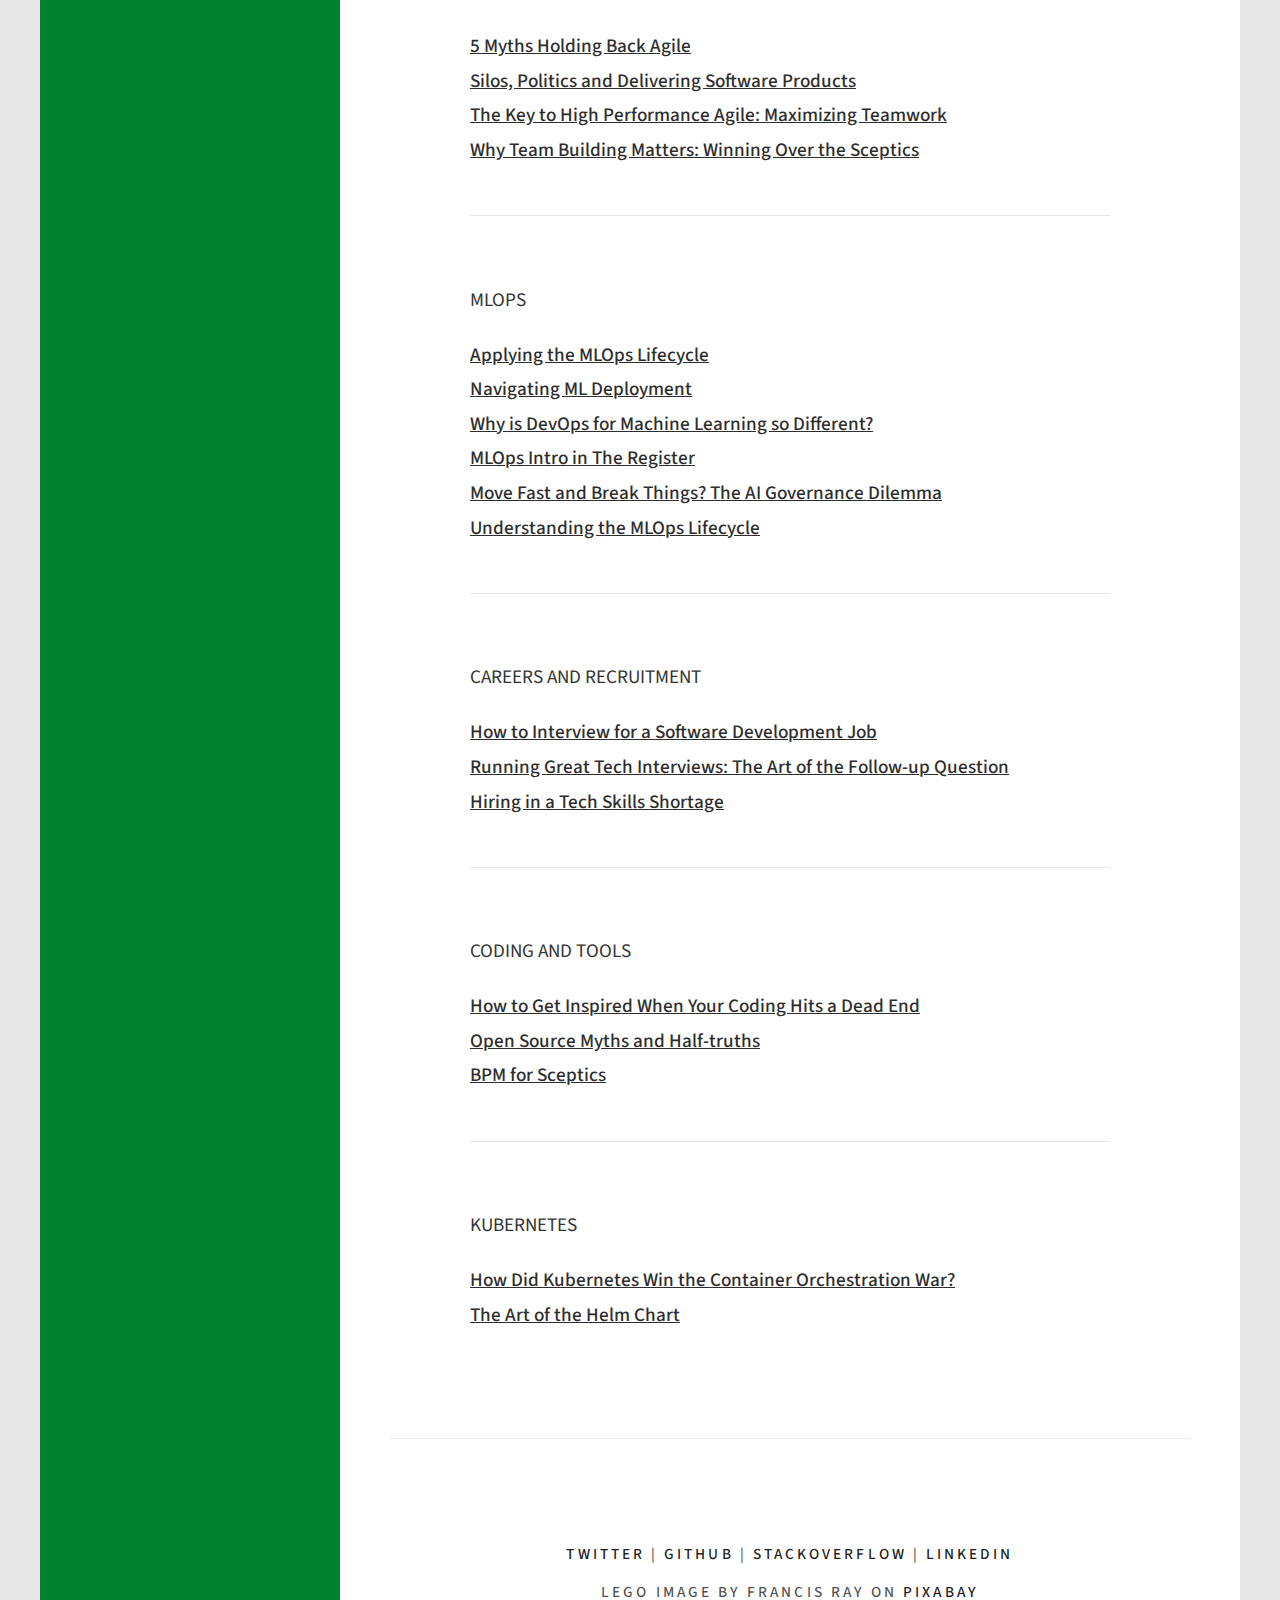
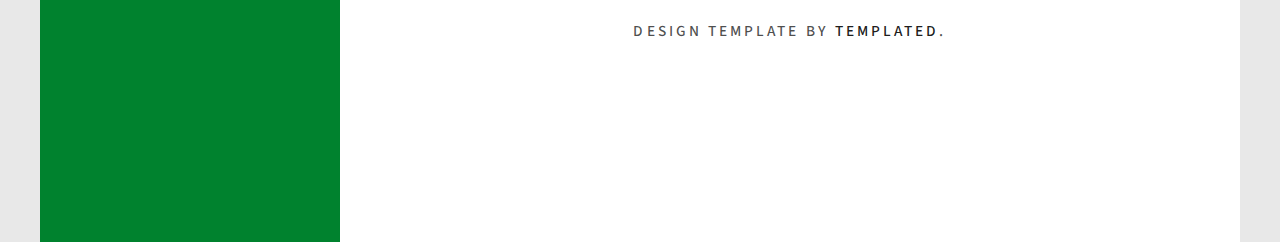
==== commit 84297604: "Update index.html" ====
--- a/index.html
+++ b/index.html
@@ -60,9 +60,14 @@
 					<h3>Scaling Software Delivery</h3>
 					<p><a href="https://itnext.io/how-to-scale-agile-its-delicate-but-not-alchemy-6ac24963ffbe">How to Scale Agile: It's Delicate but Not Alchemy</a>
 					<p><a href="https://hackernoon.com/safe-a-scaled-agile-framework-in-a-nutshell-b4103170">Intro to SAFe®: Scaled Agile Framework®</a></p>
-					<p><a href="https://medium.com/better-programming/your-team-structures-aint-working-let-s-apply-team-topologies-470e8d4f7fe5">Your Team Structures Ain't Working. Let's Apply Team Topologies</a>
+					<p><a href="https://betterprogramming.pub/your-team-structures-aint-working-let-s-apply-team-topologies-470e8d4f7fe5?source=friends_link&sk=6230d7cd8a4ae4b184e54494bf029585">Your Team Structures Ain't Working. Let's Apply Team Topologies</a>
 					<p><a href="https://hackernoon.com/why-making-software-is-so-difficult-vm8i30gv">Why is Making Software so Difficult?</a></p>
 					<p><a href="https://hackernoon.com/why-big-it-unification-projects-famously-fail-8xqd3wf8">Optimism - Curse of Big IT Projects and How to Manage It</a></p>
+				</li>
+				<li>
+					<h3>Product and Digital Business</h3>
+					<p><a href="https://betterprogramming.pub/too-much-product-roadmap-may-kill-you-heres-a-better-strategy-a383823d53f5?source=friends_link&sk=ab41c02d03408cbf9ce75851585f546b">Too Much Product Roadmap May Kill You. Here's A Better Strategy.</a></p>
+					<p><a href="https://hackernoon.com/agile-is-not-enough-empowered-on-innovation-he9m35s1">Agile Is Not Enough: Empowered on Innovation</a></p>
 					<p><a href="https://hackernoon.com/digital-transformation-beating-the-complacency-trap-5go3xdc">Digital Transformation: Beating the complacency Trap</a></p>
 				</li>
 				<li>
@@ -79,11 +84,13 @@
 					<p><a href="https://hackernoon.com/why-is-devops-for-machine-learning-so-different-384z32f1">Why is DevOps for Machine Learning so Different?</a></p>
 					<p><a href="https://www.theregister.com/2020/03/07/devops_machine_learning_mlops/">MLOps Intro in The Register</a></p>
 					<p><a href="https://hackernoon.com/move-fast-and-break-things-the-ai-governance-dilemma-dsq32ix">Move Fast and Break Things? The AI Governance Dilemma</a></p>
+					<p><a href="https://devopscon.io/blog/next-level-automation">Understanding the MLOps Lifecycle</a></p>
 				</li>
 				<li>
 					<h3>Careers and Recruitment</h3>
 					<p><a href="https://www.freecodecamp.org/news/how-to-interview-for-software-development-jobs/">How to Interview for a Software Development Job</a></p>
 					<p><a href="https://hackernoon.com/software-engineering-interview-questions-how-to-do-great-interviews-mm573z28">Running Great Tech Interviews: The Art of the Follow-up Question</a></p>
+					<p><a href="https://hackernoon.com/hiring-in-tech-skills-shortage-9w4p35h4">Hiring in a Tech Skills Shortage</a></p>
 				</li>
 				<li>
 					<h3>Coding and Tools</h3>
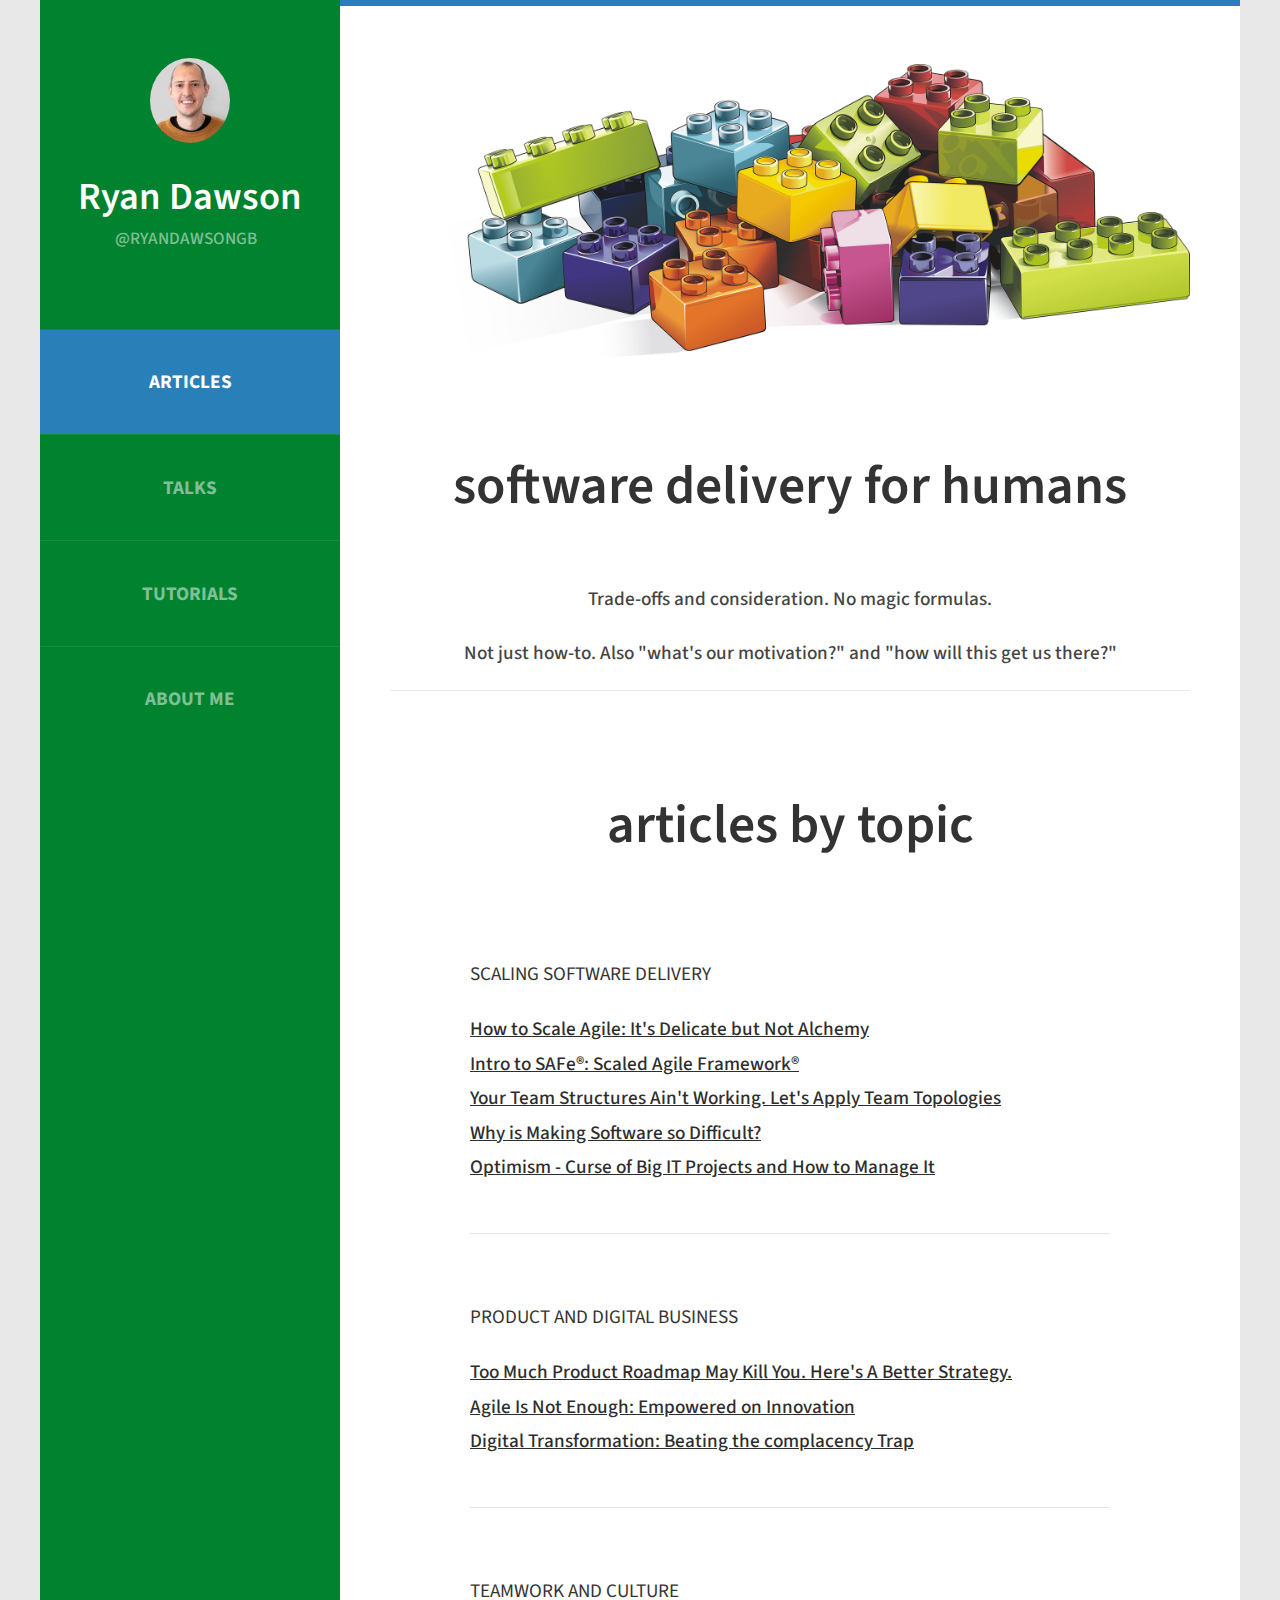
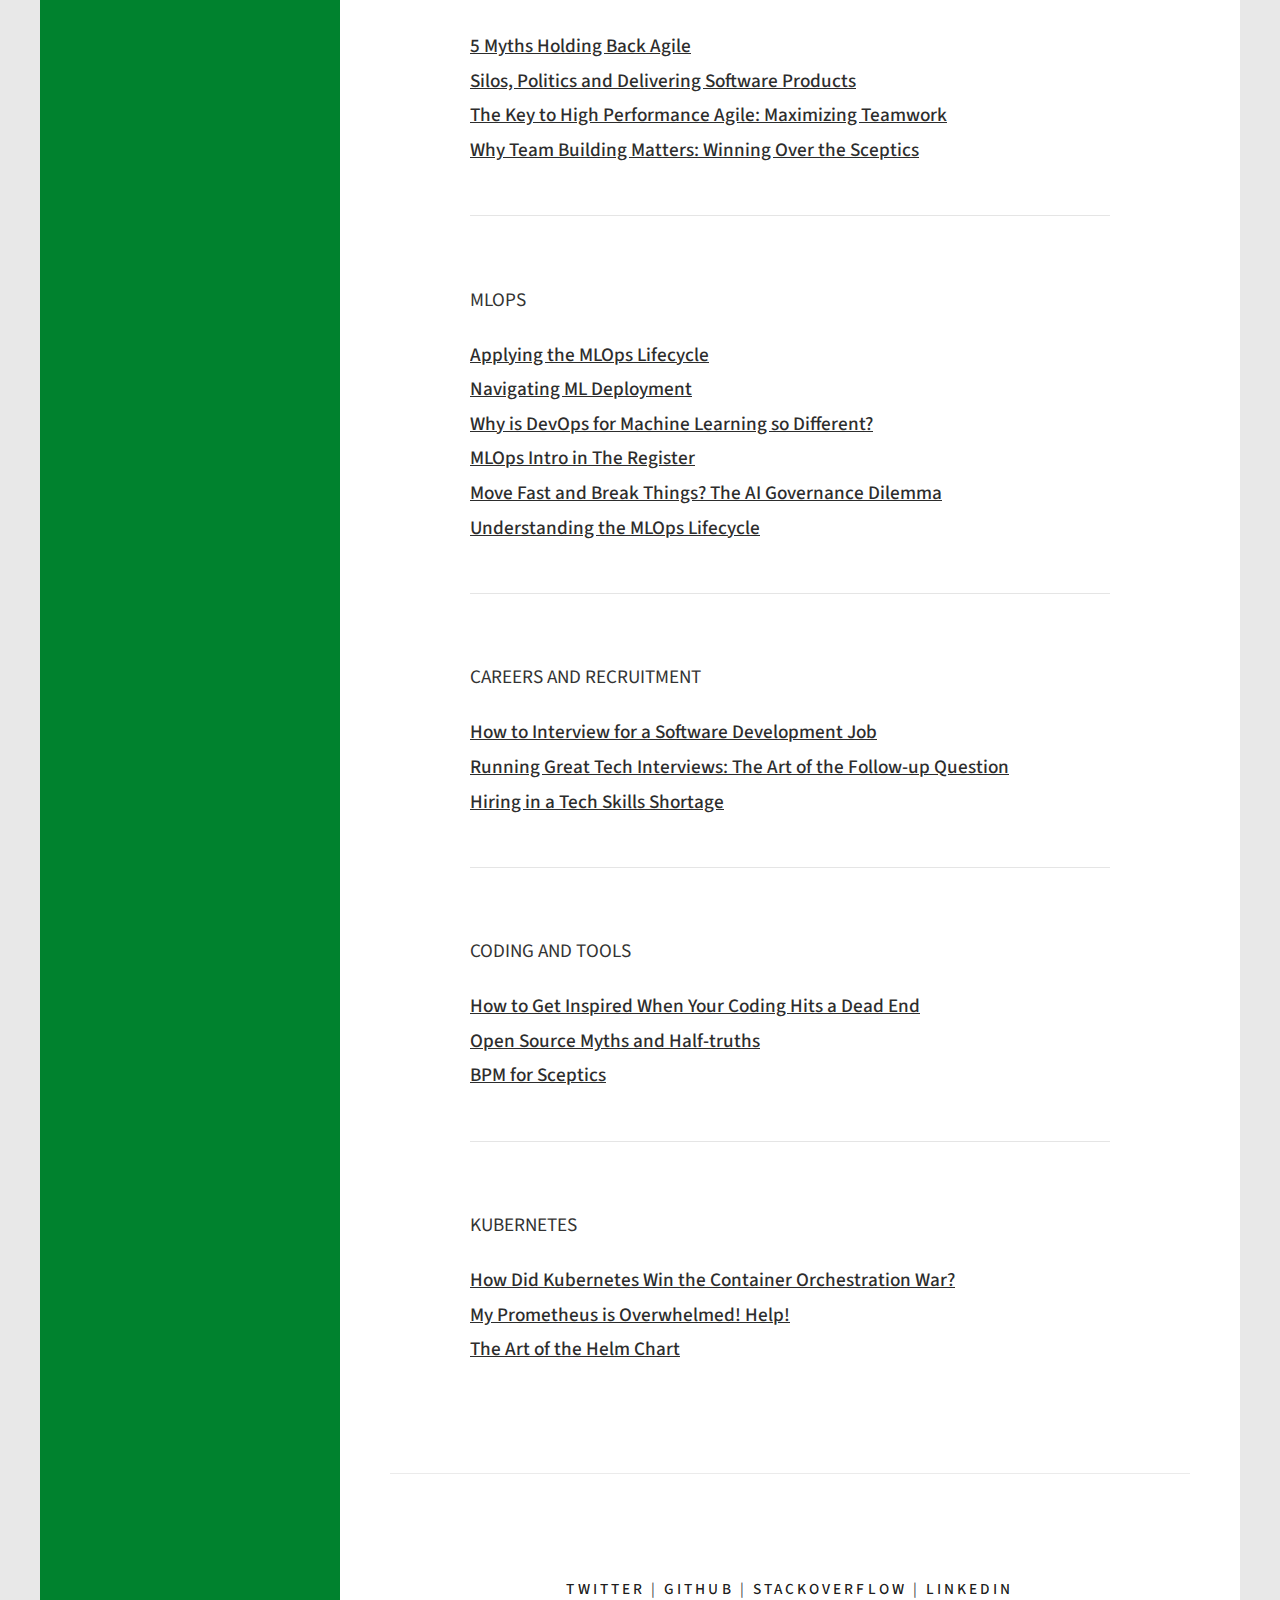
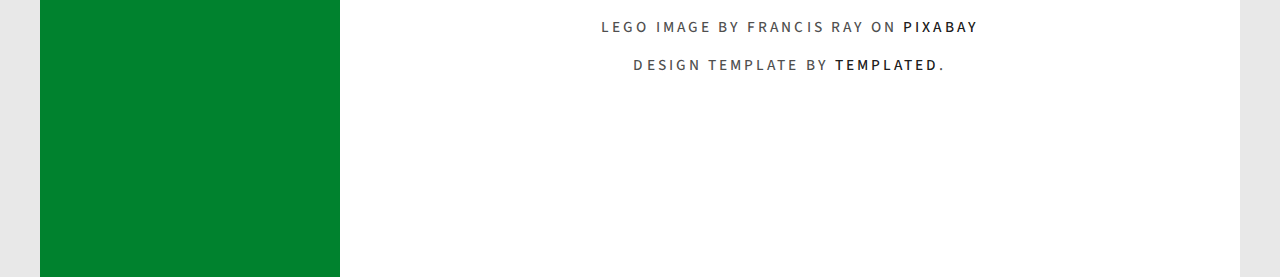
==== commit 35b2948d: "Update index.html" ====
--- a/index.html
+++ b/index.html
@@ -101,6 +101,7 @@
 				<li>
 					<h3>Kubernetes</h3>
 					<p><a href="https://hackernoon.com/how-did-kubernetes-win-the-container-orchestration-war-lp1l3x01">How Did Kubernetes Win the Container Orchestration War?</a></p>
+					<p><a href="https://hackernoon.com/my-prometheus-is-overwhelmed-help-qi1937xj">My Prometheus is Overwhelmed! Help!</a></p>
 					<p><a href="https://hackernoon.com/the-art-of-the-helm-chart-patterns-from-the-official-kubernetes-charts-8a7cafa86d12">The Art of the Helm Chart</a></p>
 				</li>
 			</ul>
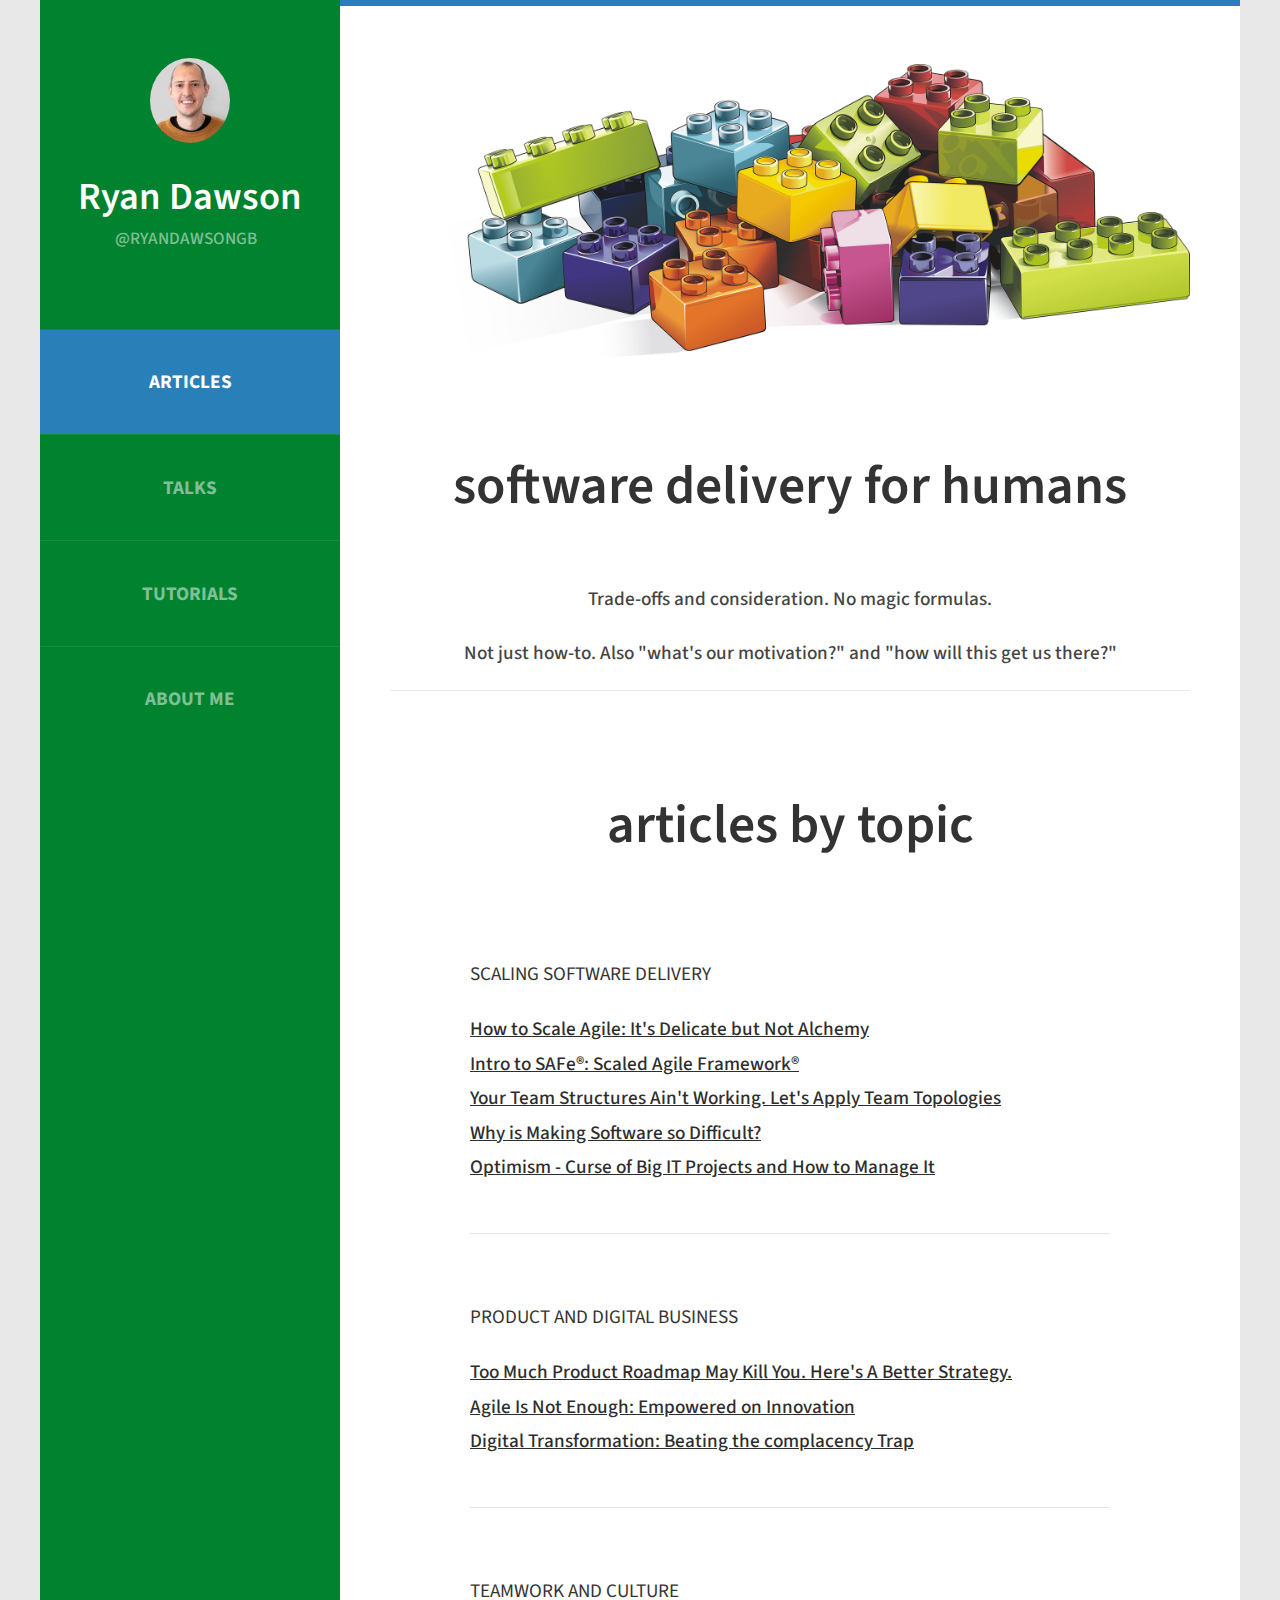
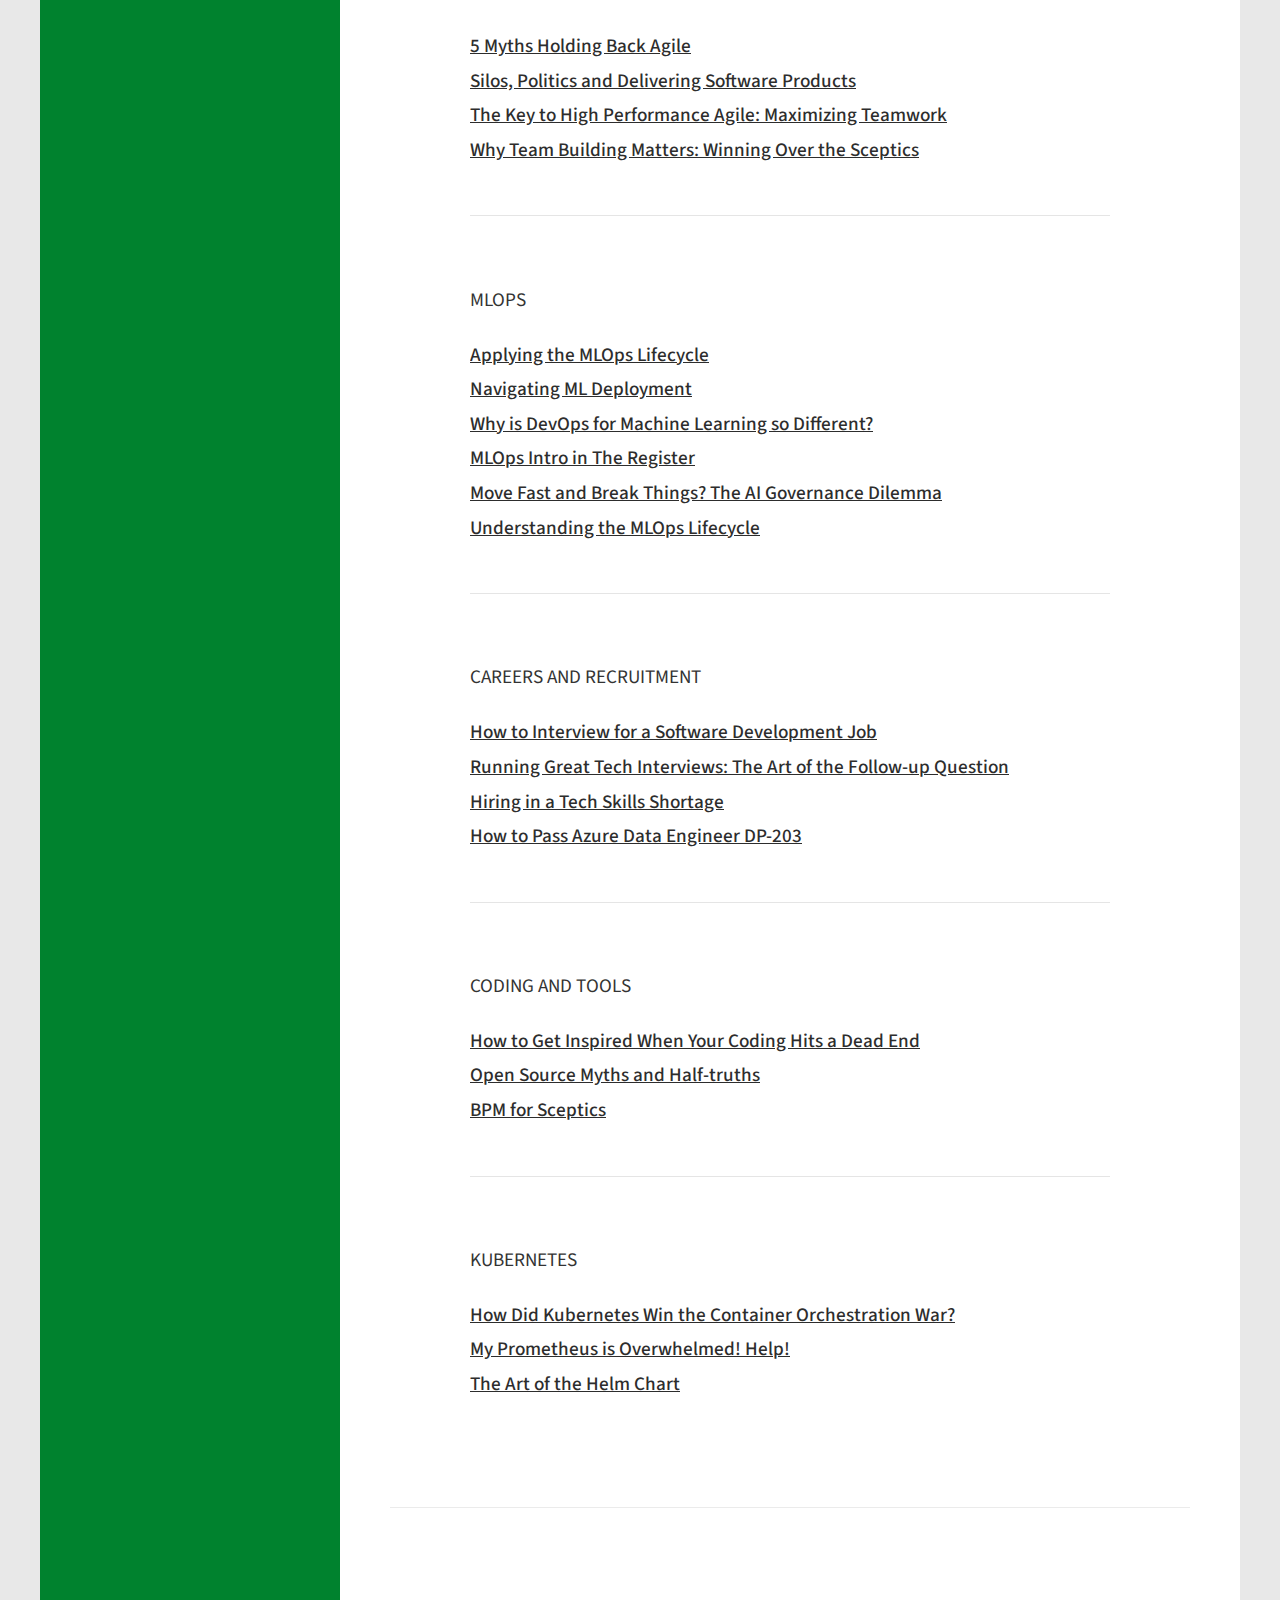
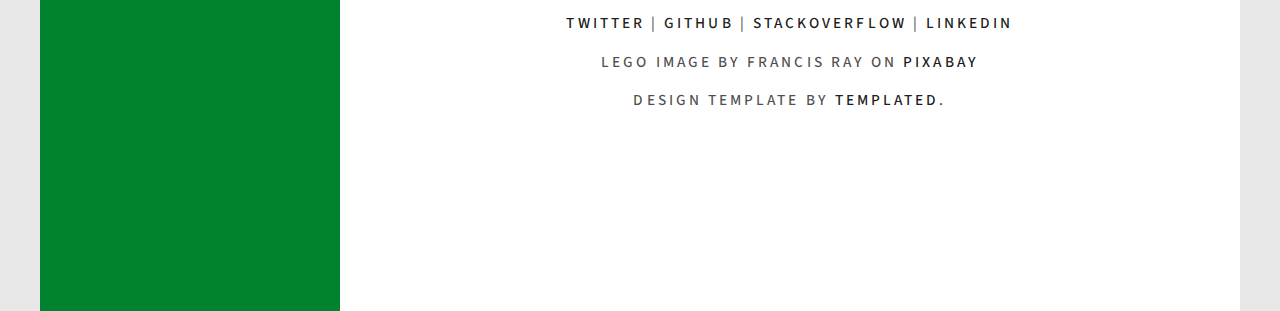
==== commit bd3495cf: "Update index.html" ====
--- a/index.html
+++ b/index.html
@@ -91,6 +91,7 @@
 					<p><a href="https://www.freecodecamp.org/news/how-to-interview-for-software-development-jobs/">How to Interview for a Software Development Job</a></p>
 					<p><a href="https://hackernoon.com/software-engineering-interview-questions-how-to-do-great-interviews-mm573z28">Running Great Tech Interviews: The Art of the Follow-up Question</a></p>
 					<p><a href="https://hackernoon.com/hiring-in-tech-skills-shortage-9w4p35h4">Hiring in a Tech Skills Shortage</a></p>
+					<p><a href="https://www.freecodecamp.org/news/how-to-pass-microsoft-azure-data-engineer-certification-dp-203/">How to Pass Azure Data Engineer DP-203</a></p>
 				</li>
 				<li>
 					<h3>Coding and Tools</h3>
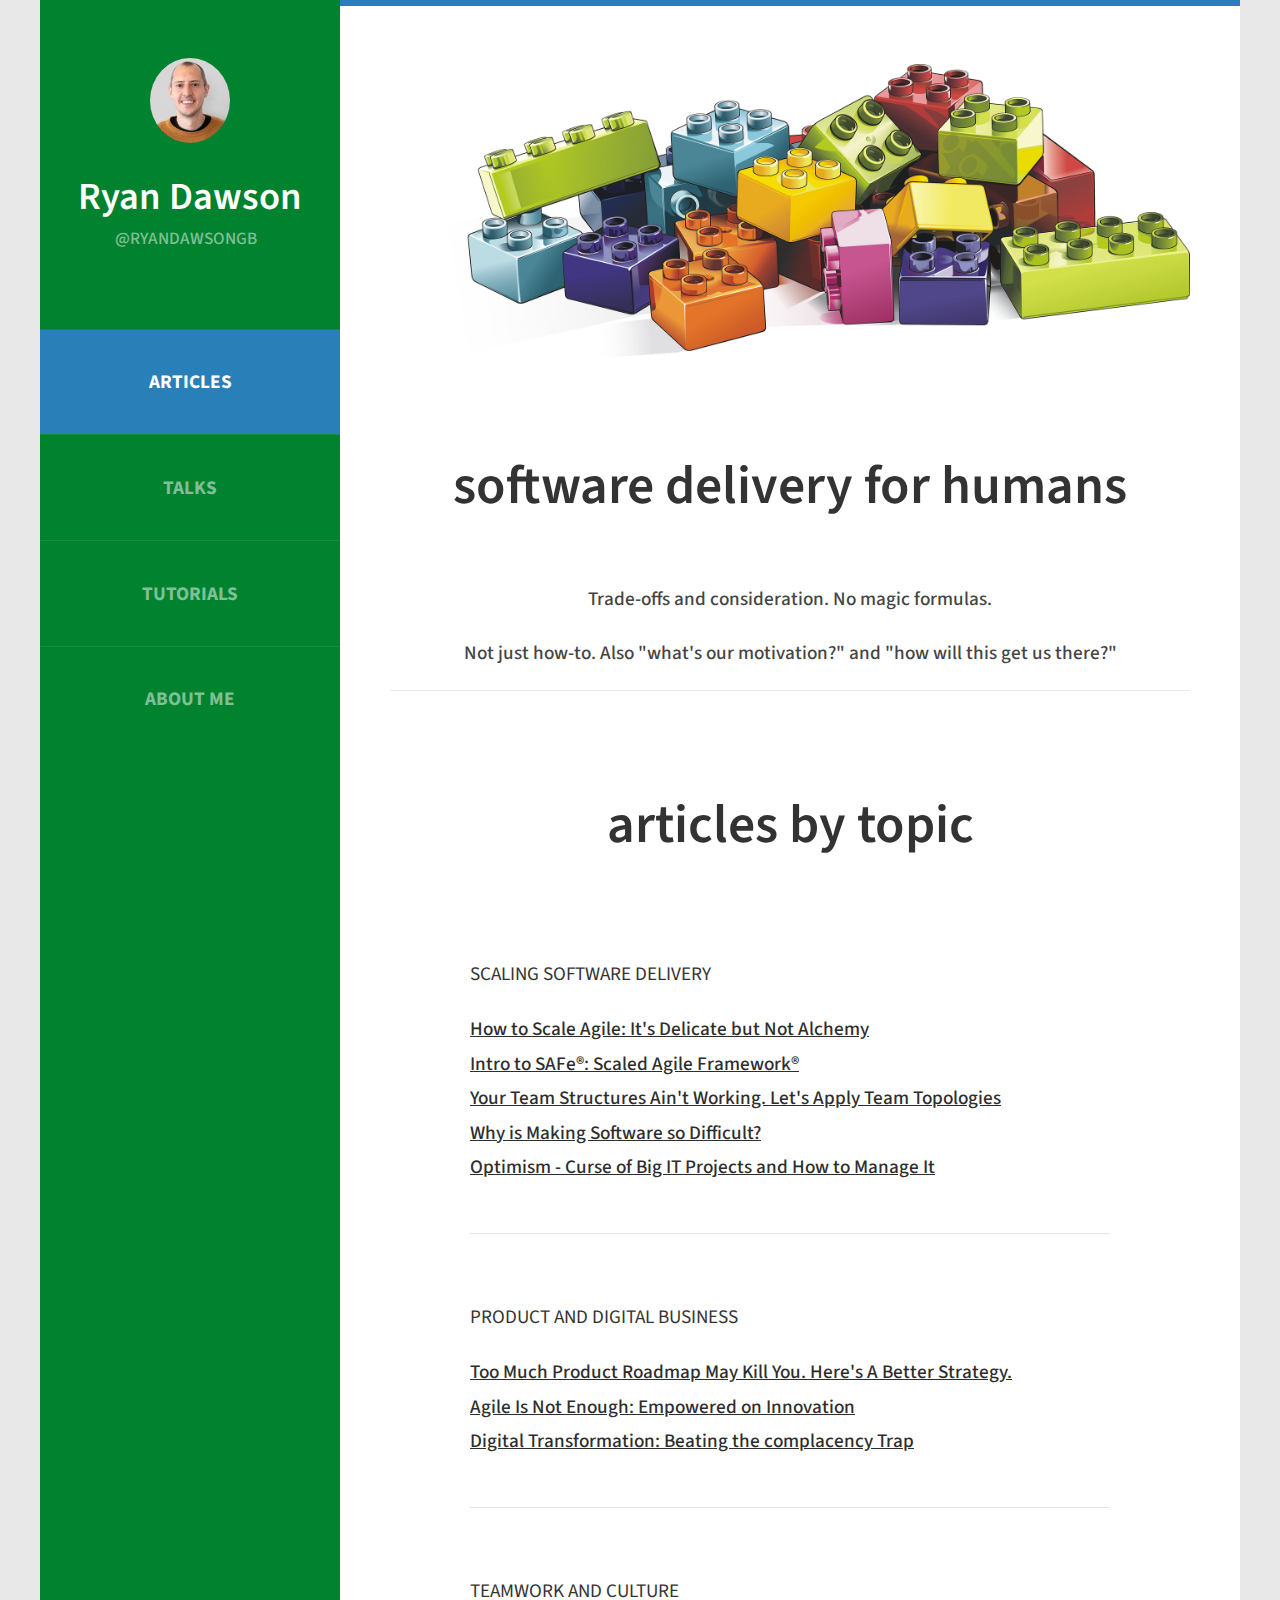
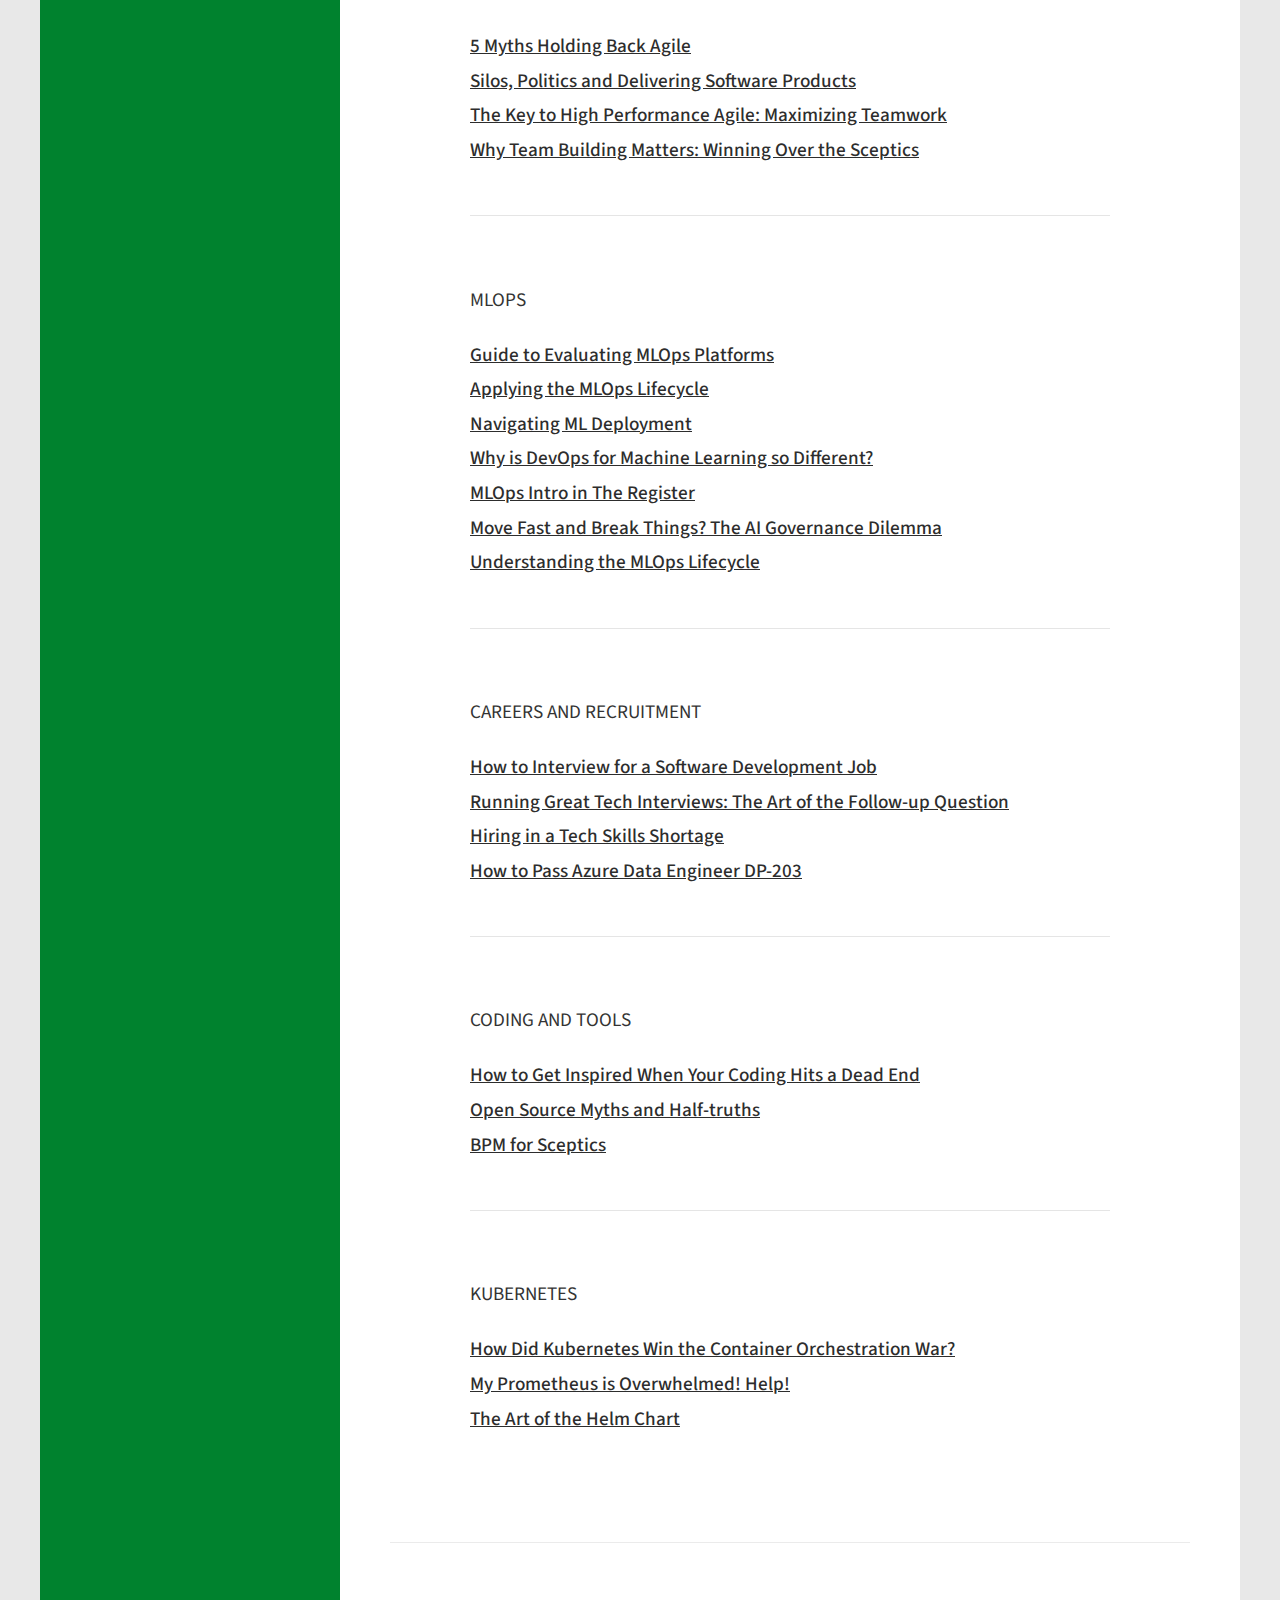
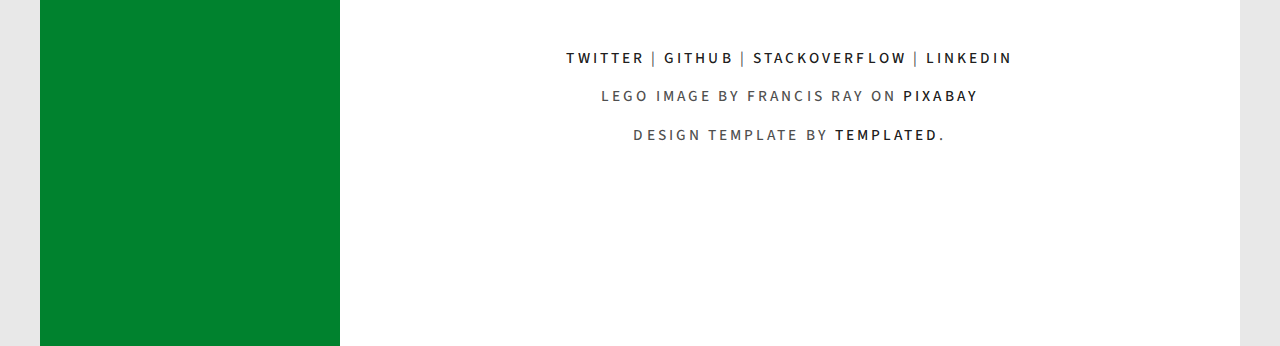
==== commit 8c720f06: "Update index.html" ====
--- a/index.html
+++ b/index.html
@@ -79,6 +79,7 @@
 				</li>
 				<li>
 					<h3>MLOps</h3>
+					<p><a href="https://www.thoughtworks.com/content/dam/thoughtworks/documents/whitepaper/tw_whitepaper_guide_to_evaluating_mlops_platforms_2021.pdf">Guide to Evaluating MLOps Platforms</a></p>
 					<p><a href="https://towardsdatascience.com/applying-the-mlops-lifecycle-3b60033b7cbf">Applying the MLOps Lifecycle</a></p>
 					<p><a href="https://towardsdatascience.com/navigating-ml-deployment-34e35a18d514">Navigating ML Deployment</a></p>
 					<p><a href="https://hackernoon.com/why-is-devops-for-machine-learning-so-different-384z32f1">Why is DevOps for Machine Learning so Different?</a></p>
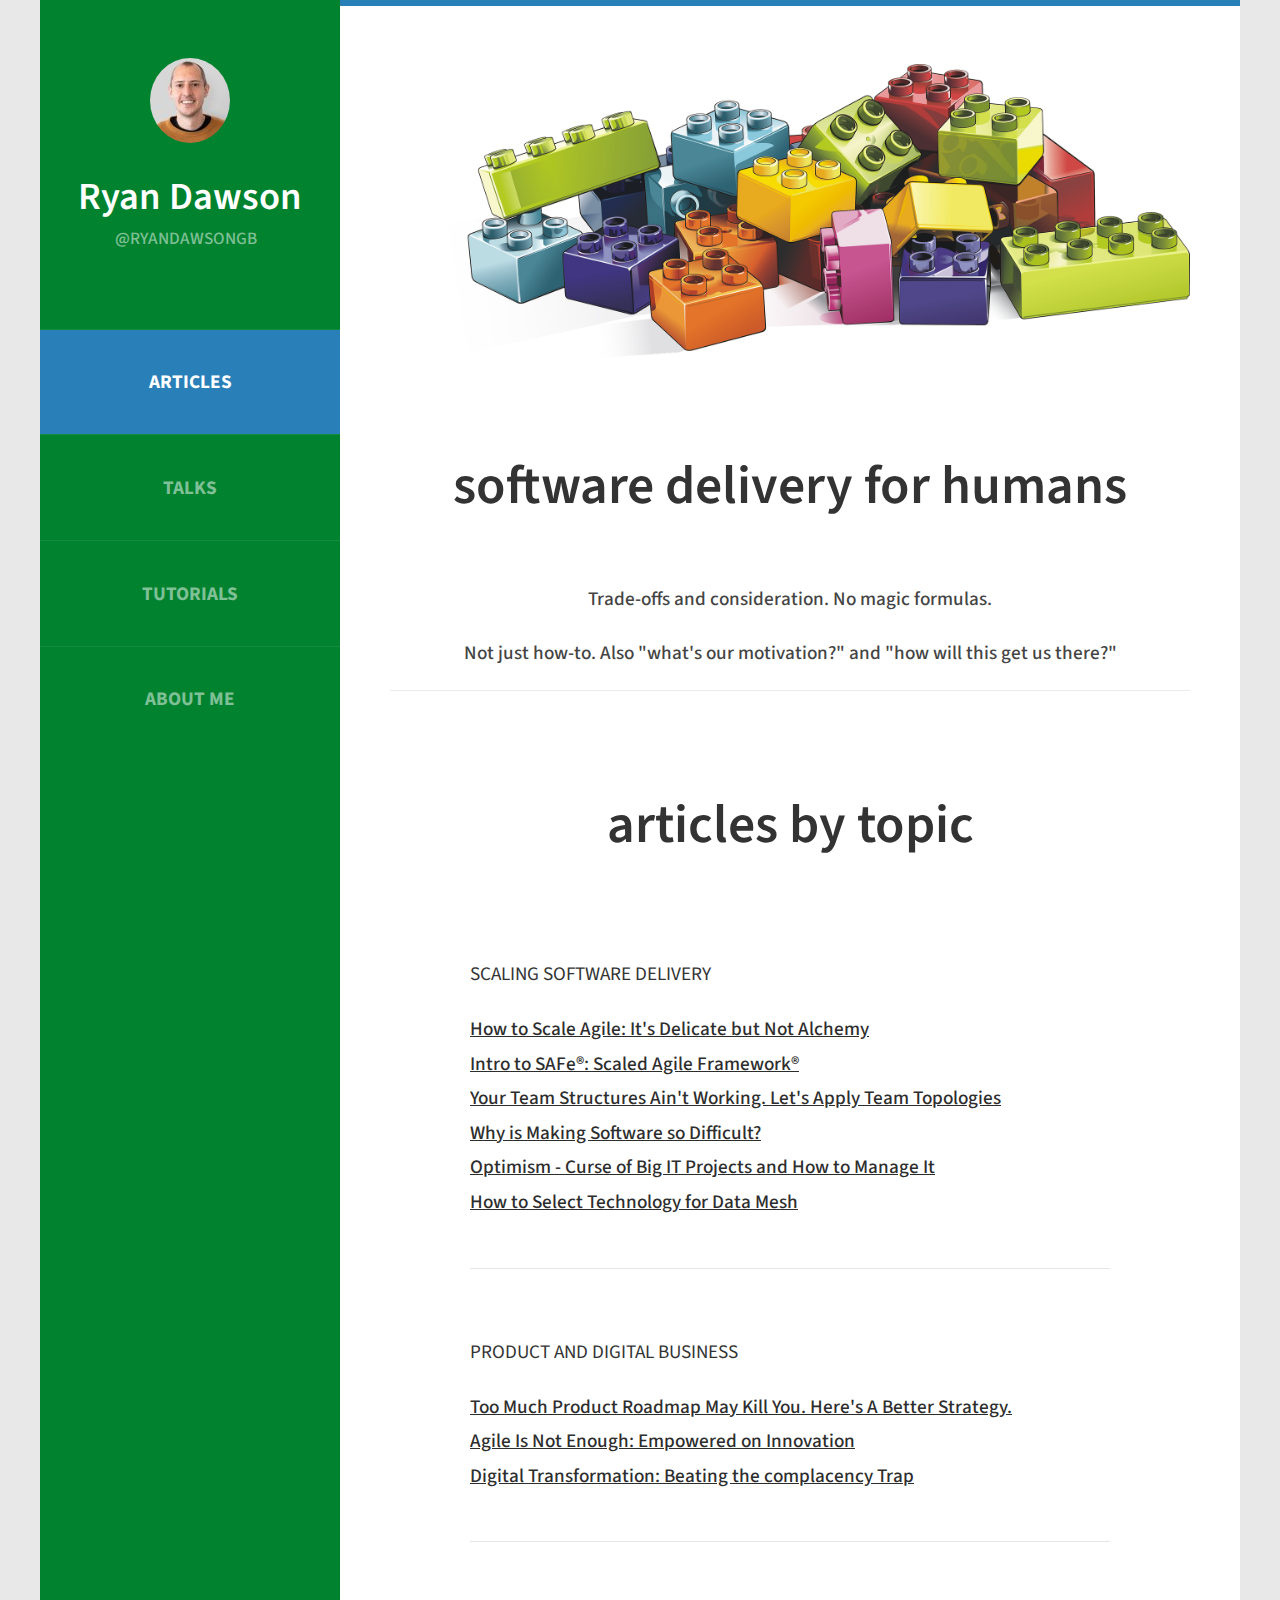
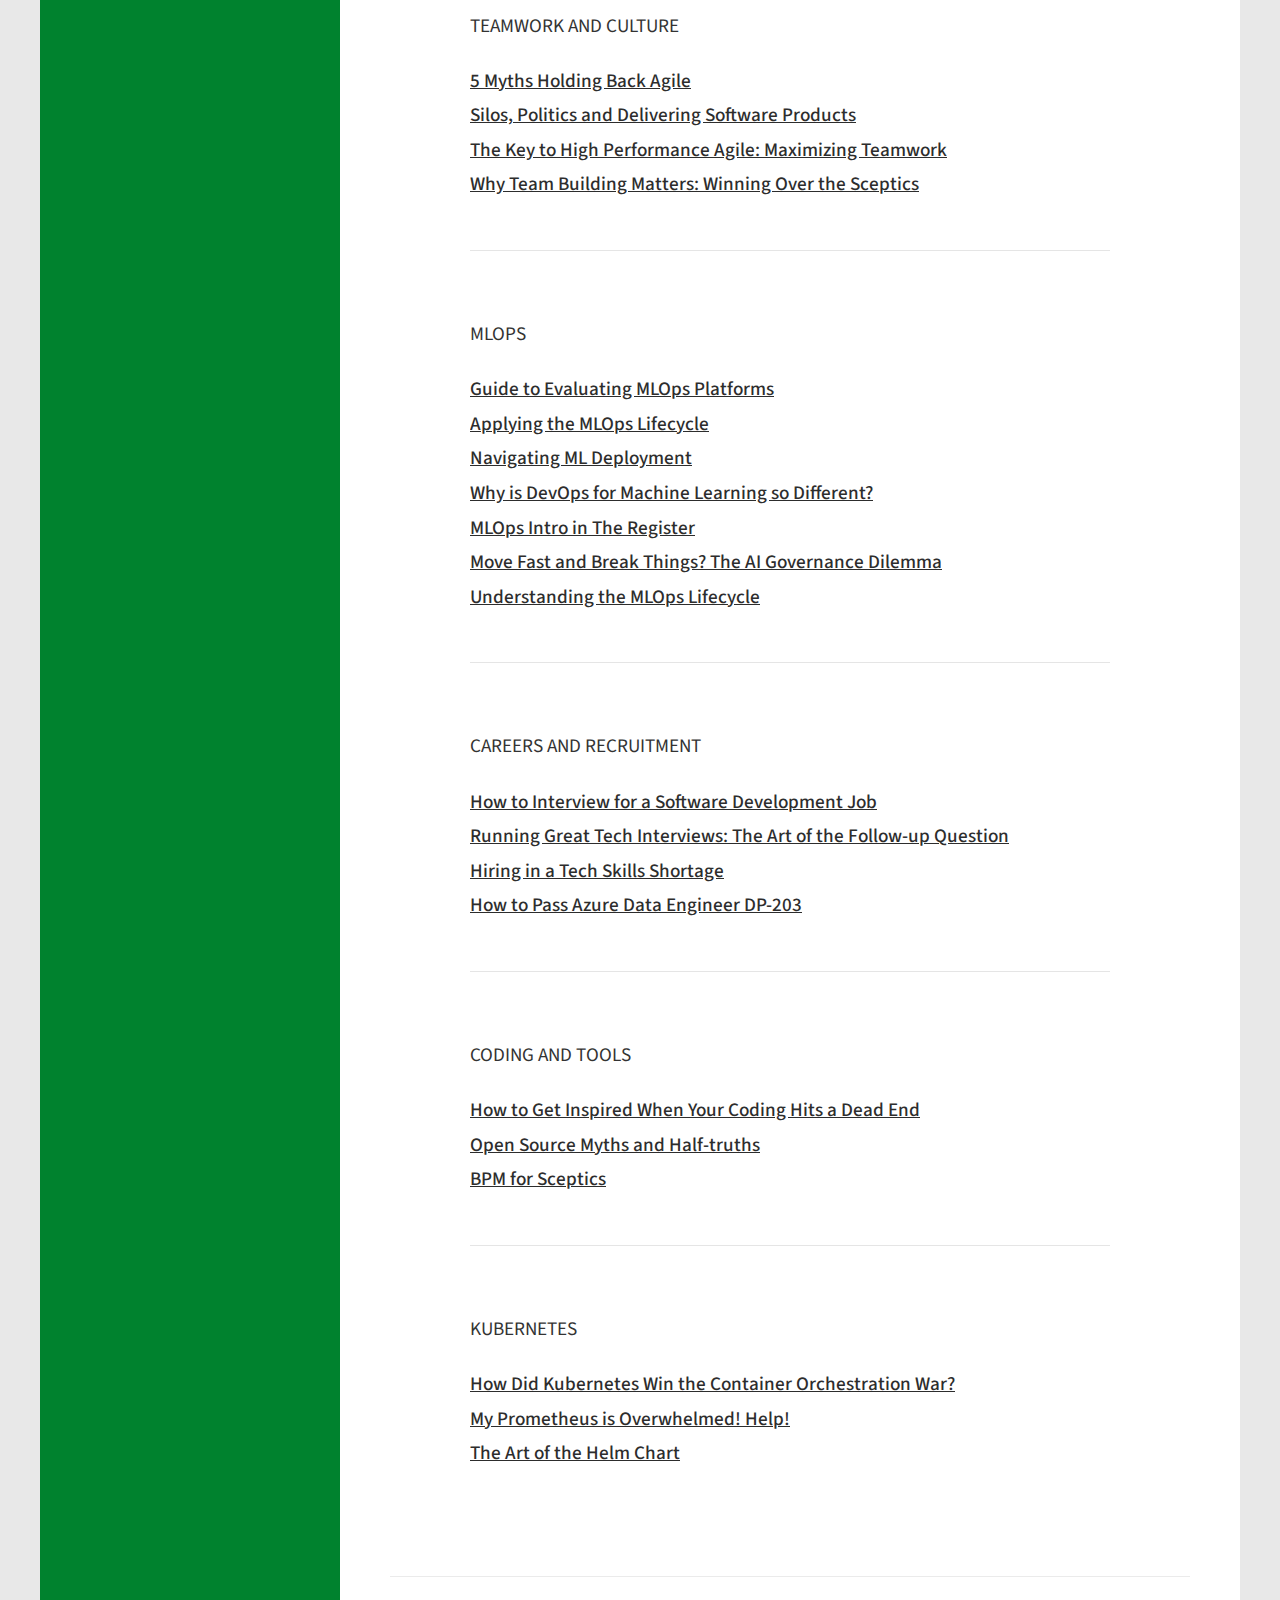
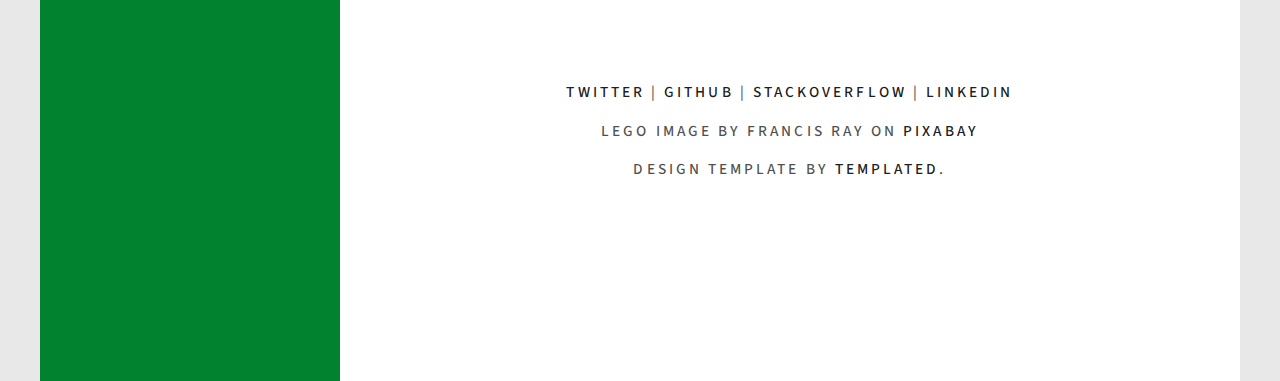
==== commit 4ea5226f: "Update index.html" ====
--- a/index.html
+++ b/index.html
@@ -63,6 +63,7 @@
 					<p><a href="https://betterprogramming.pub/your-team-structures-aint-working-let-s-apply-team-topologies-470e8d4f7fe5?source=friends_link&sk=6230d7cd8a4ae4b184e54494bf029585">Your Team Structures Ain't Working. Let's Apply Team Topologies</a>
 					<p><a href="https://hackernoon.com/why-making-software-is-so-difficult-vm8i30gv">Why is Making Software so Difficult?</a></p>
 					<p><a href="https://hackernoon.com/why-big-it-unification-projects-famously-fail-8xqd3wf8">Optimism - Curse of Big IT Projects and How to Manage It</a></p>
+					<p><a href="https://www.thoughtworks.com/insights/blog/data-strategy/how-to-select-technology-data-mesh">How to Select Technology for Data Mesh</a></p>
 				</li>
 				<li>
 					<h3>Product and Digital Business</h3>
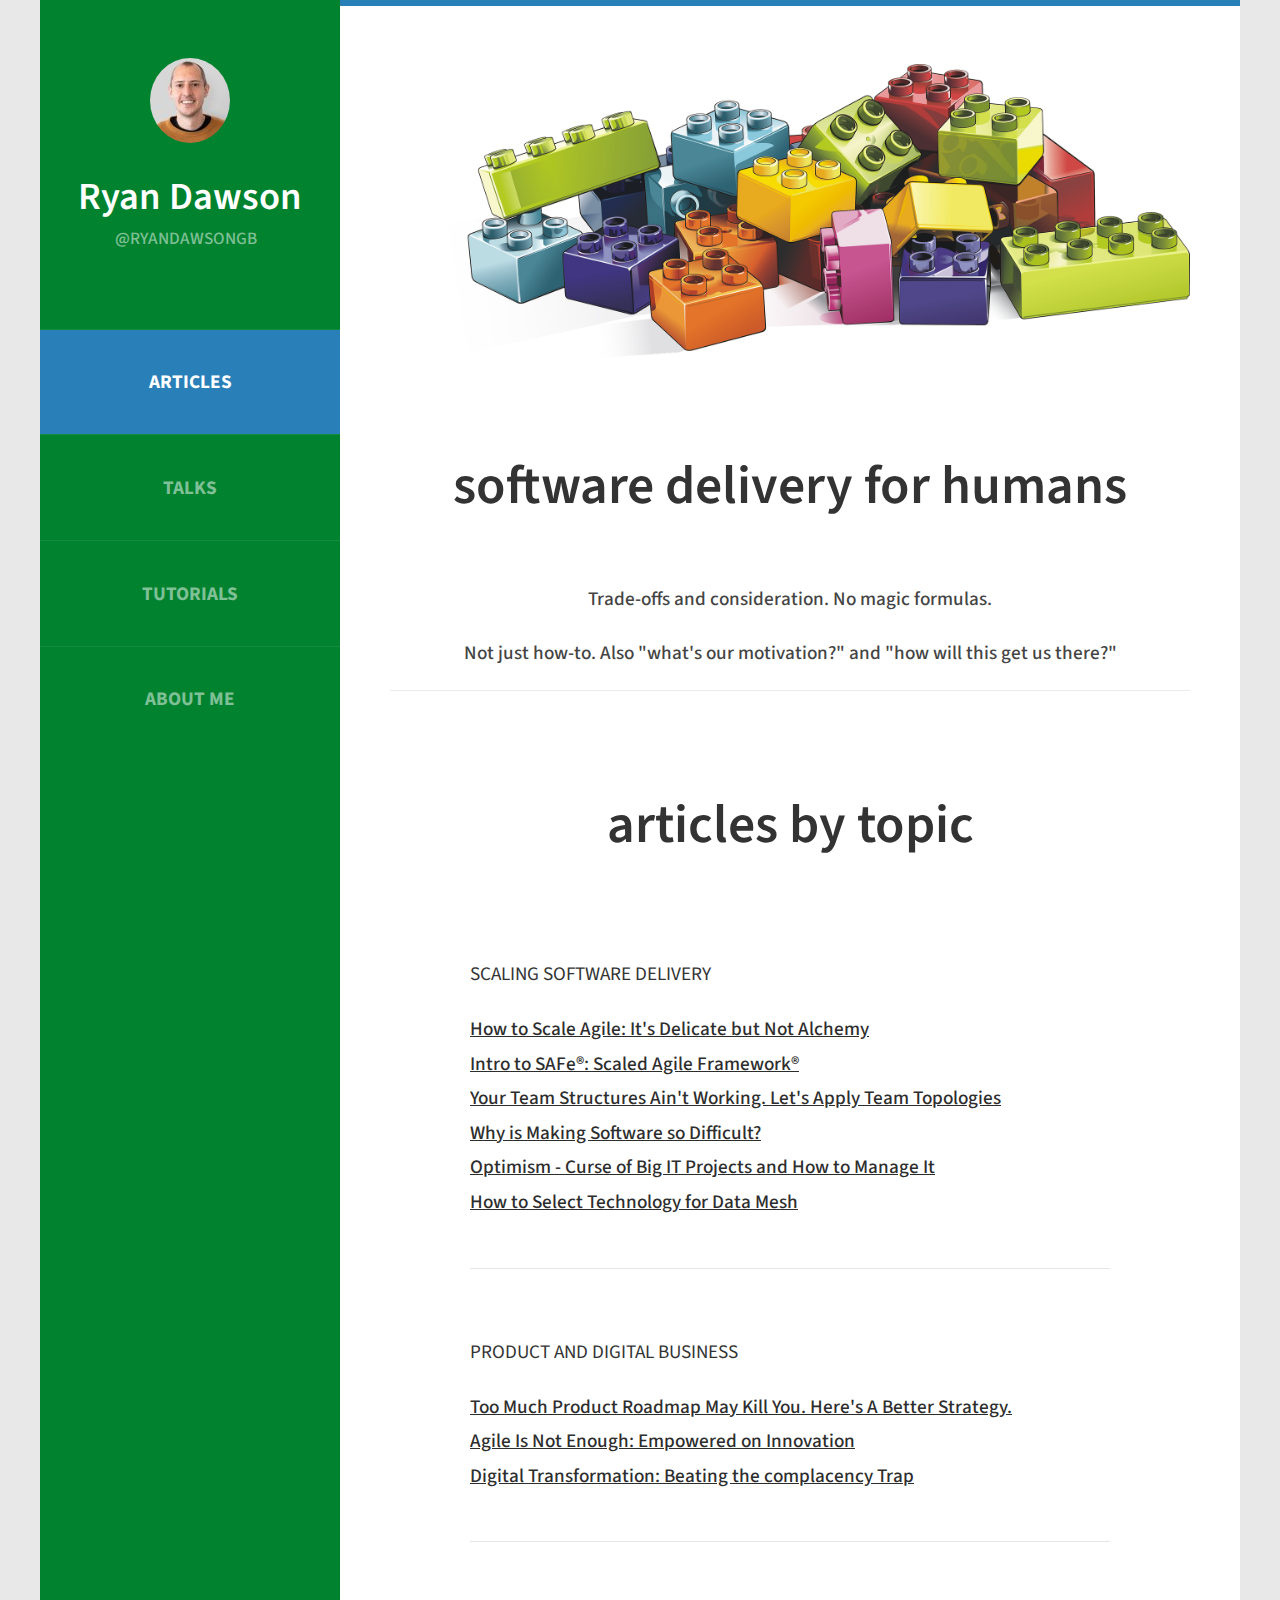
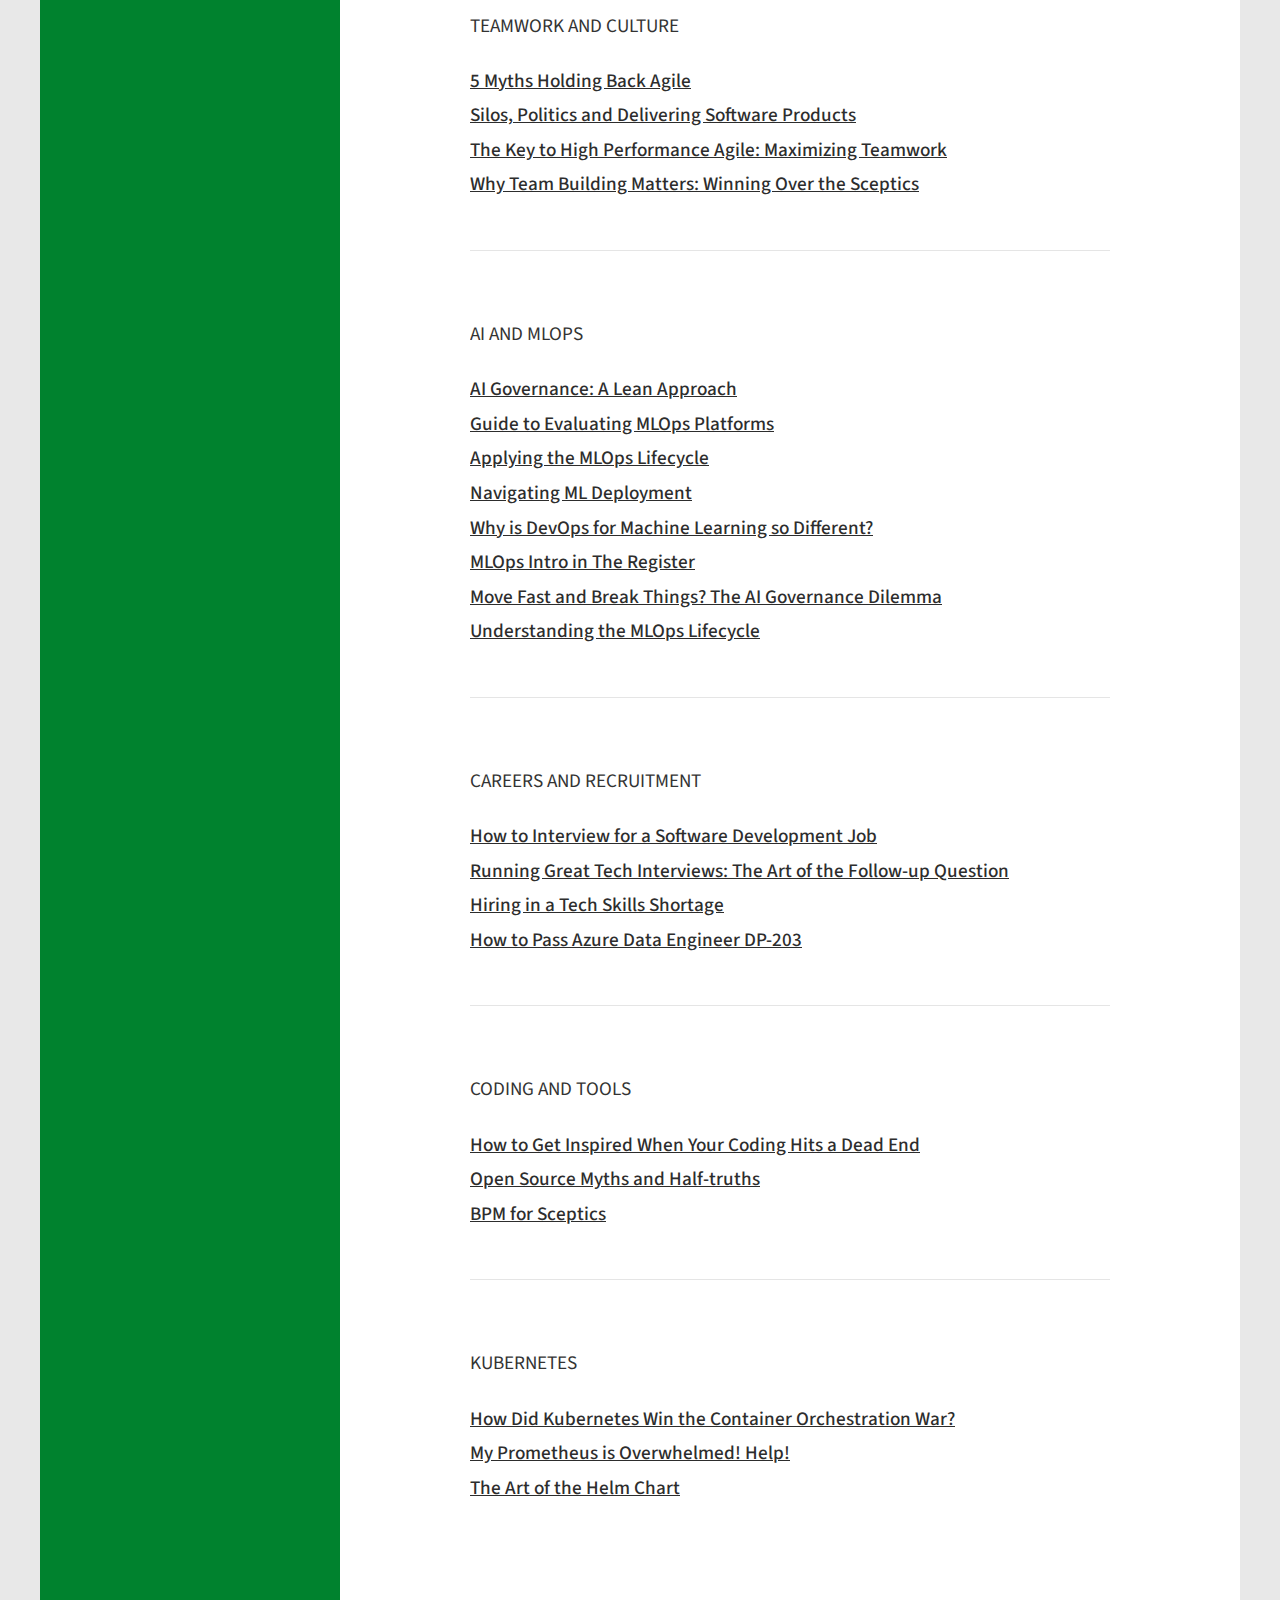
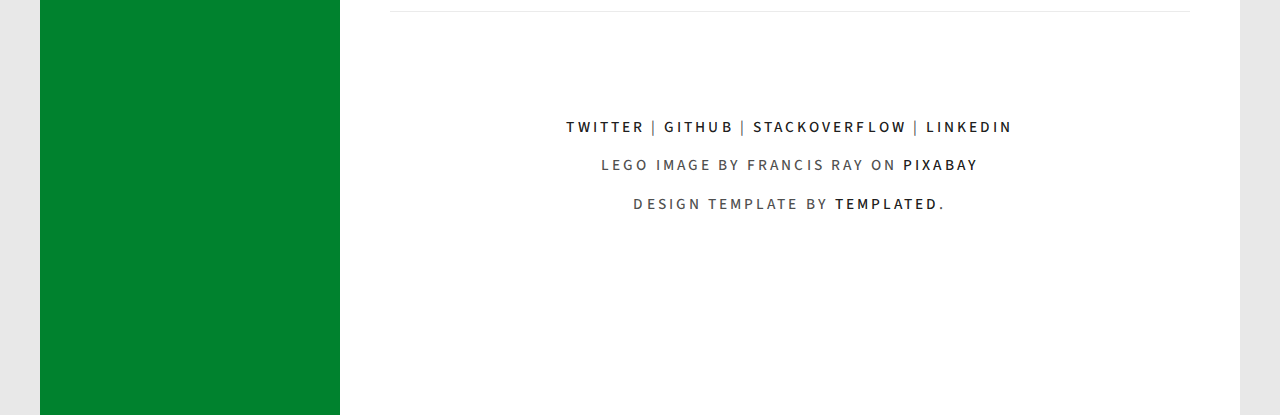
==== commit 5a02ebef: "Update index.html" ====
--- a/index.html
+++ b/index.html
@@ -79,7 +79,8 @@
 					<p><a href="https://hackernoon.com/why-team-building-matters-winning-over-sceptics-8g243w13">Why Team Building Matters: Winning Over the Sceptics</a></p>
 				</li>
 				<li>
-					<h3>MLOps</h3>
+					<h3>AI and MLOps</h3>
+					<p><a href="https://www.thoughtworks.com/insights/whitepapers/ai-governance-a-lean-approach">AI Governance: A Lean Approach</a></p>
 					<p><a href="https://www.thoughtworks.com/content/dam/thoughtworks/documents/whitepaper/tw_whitepaper_guide_to_evaluating_mlops_platforms_2021.pdf">Guide to Evaluating MLOps Platforms</a></p>
 					<p><a href="https://towardsdatascience.com/applying-the-mlops-lifecycle-3b60033b7cbf">Applying the MLOps Lifecycle</a></p>
 					<p><a href="https://towardsdatascience.com/navigating-ml-deployment-34e35a18d514">Navigating ML Deployment</a></p>
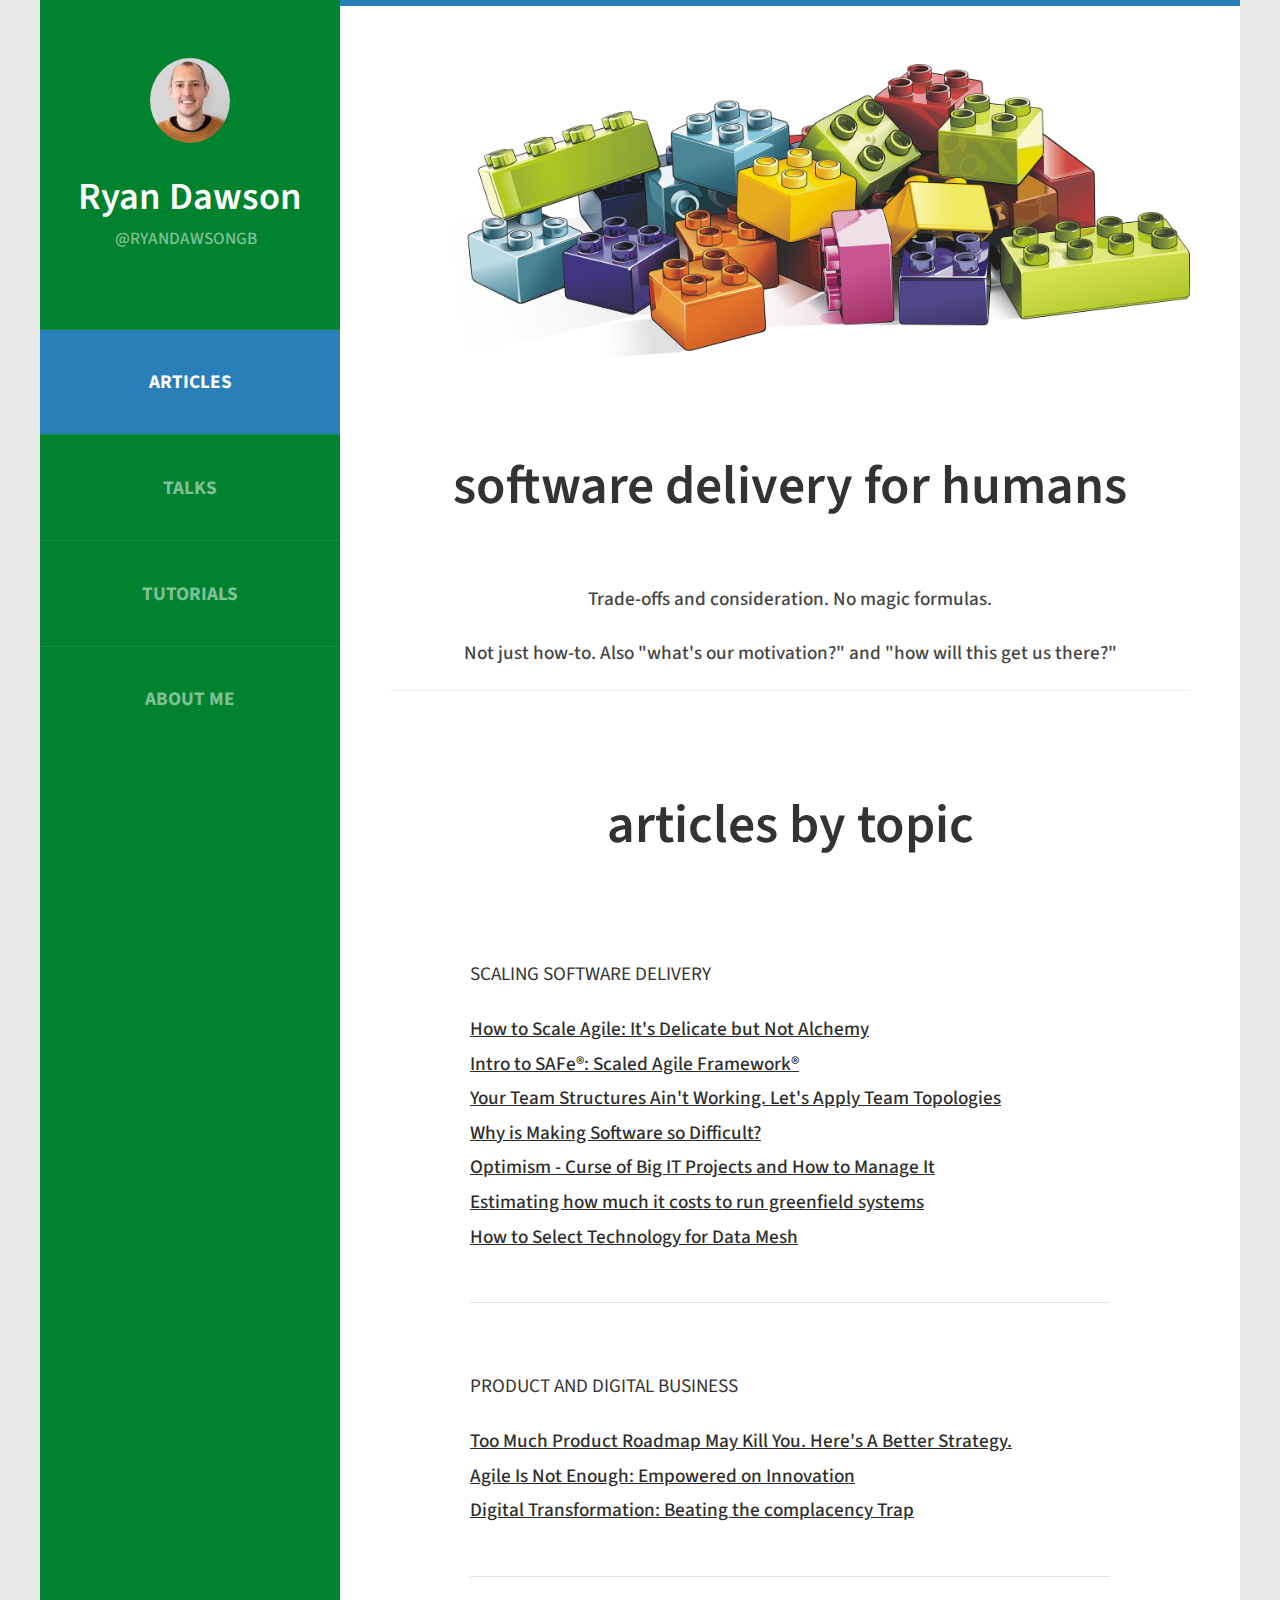
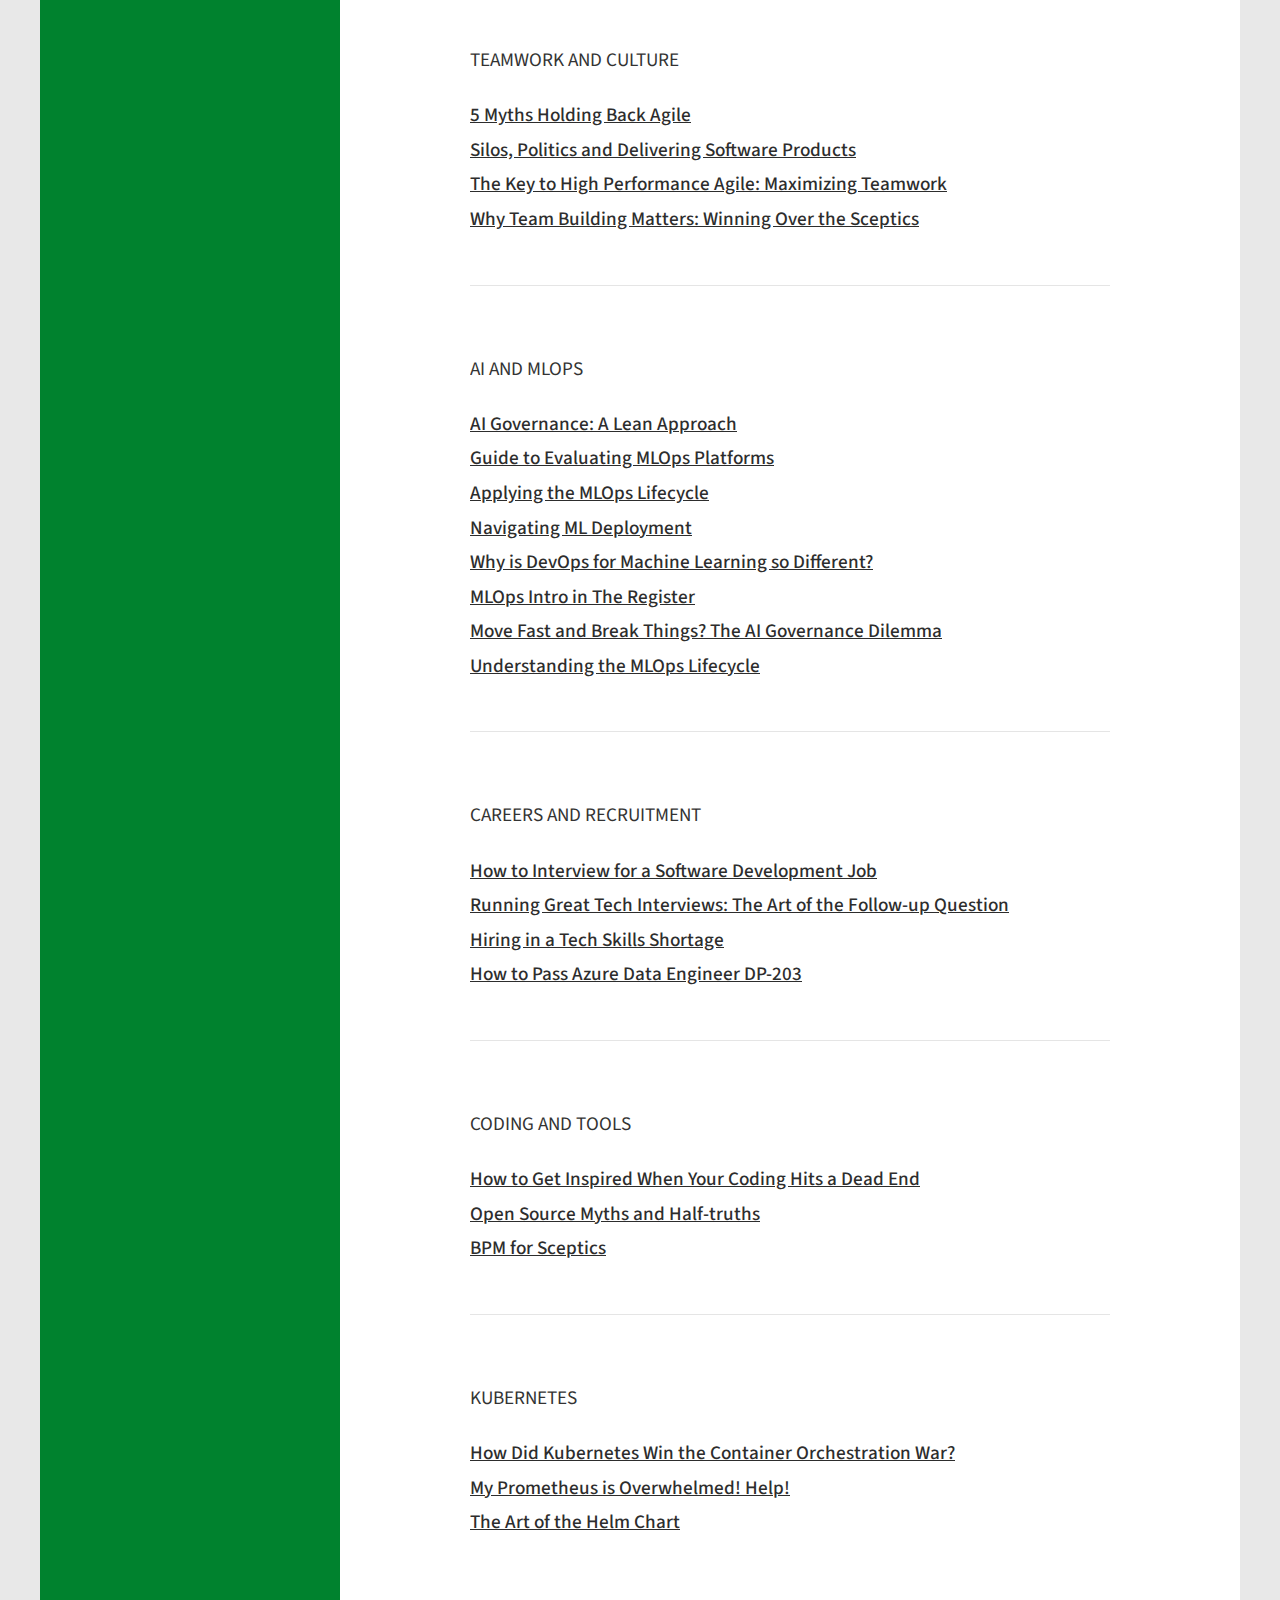
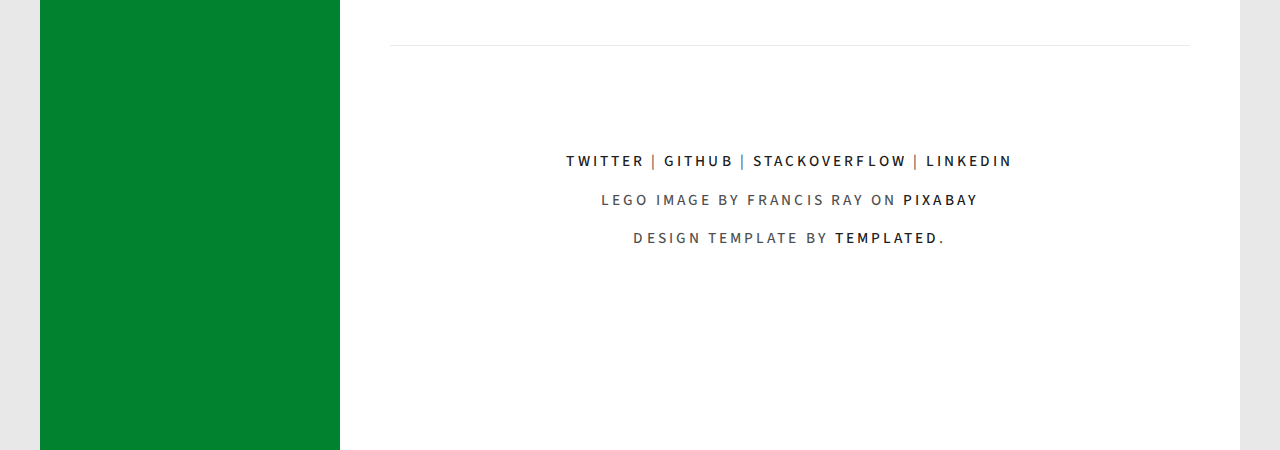
==== commit 435db410: "Update index.html" ====
--- a/index.html
+++ b/index.html
@@ -63,6 +63,7 @@
 					<p><a href="https://betterprogramming.pub/your-team-structures-aint-working-let-s-apply-team-topologies-470e8d4f7fe5?source=friends_link&sk=6230d7cd8a4ae4b184e54494bf029585">Your Team Structures Ain't Working. Let's Apply Team Topologies</a>
 					<p><a href="https://hackernoon.com/why-making-software-is-so-difficult-vm8i30gv">Why is Making Software so Difficult?</a></p>
 					<p><a href="https://hackernoon.com/why-big-it-unification-projects-famously-fail-8xqd3wf8">Optimism - Curse of Big IT Projects and How to Manage It</a></p>
+					<p><a href="https://www.thoughtworks.com/insights/blog/cloud/estimating-costs-greenfield-systems">Estimating how much it costs to run greenfield systems</a></p>
 					<p><a href="https://www.thoughtworks.com/insights/blog/data-strategy/how-to-select-technology-data-mesh">How to Select Technology for Data Mesh</a></p>
 				</li>
 				<li>
